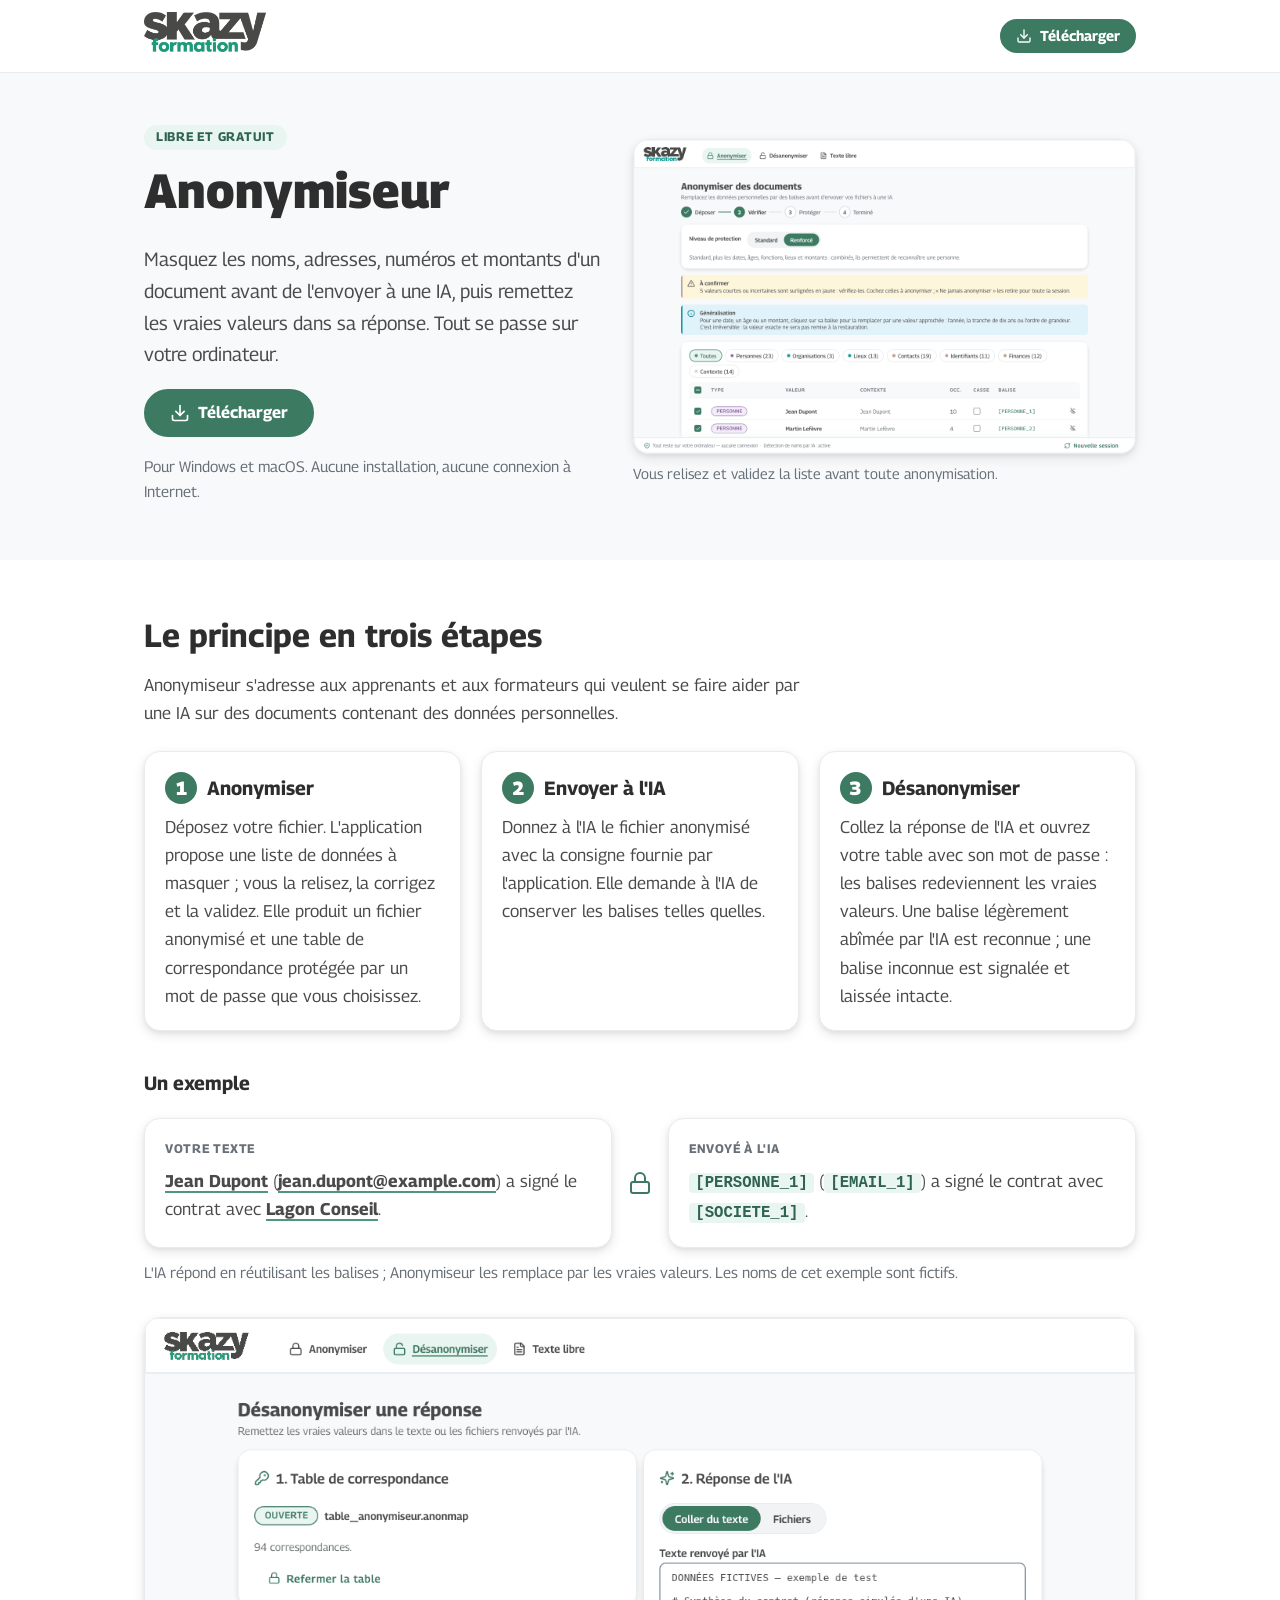
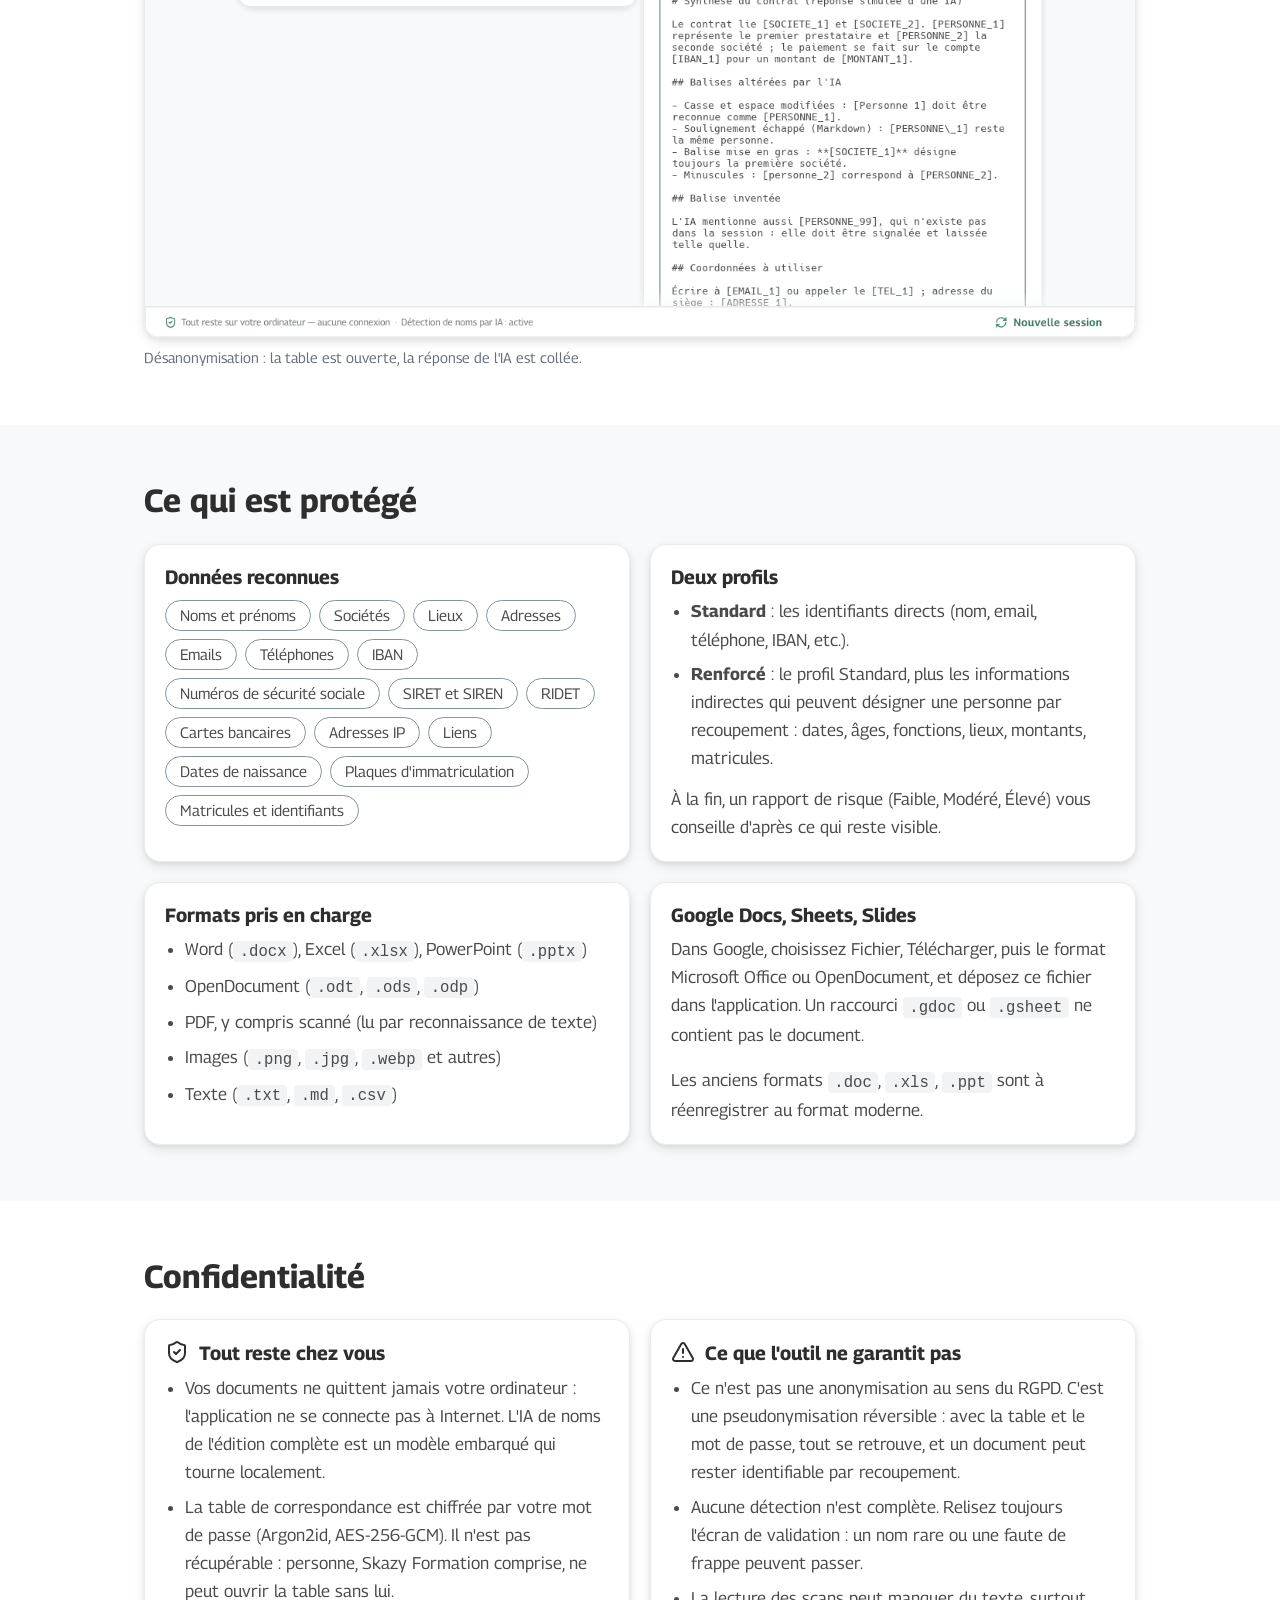
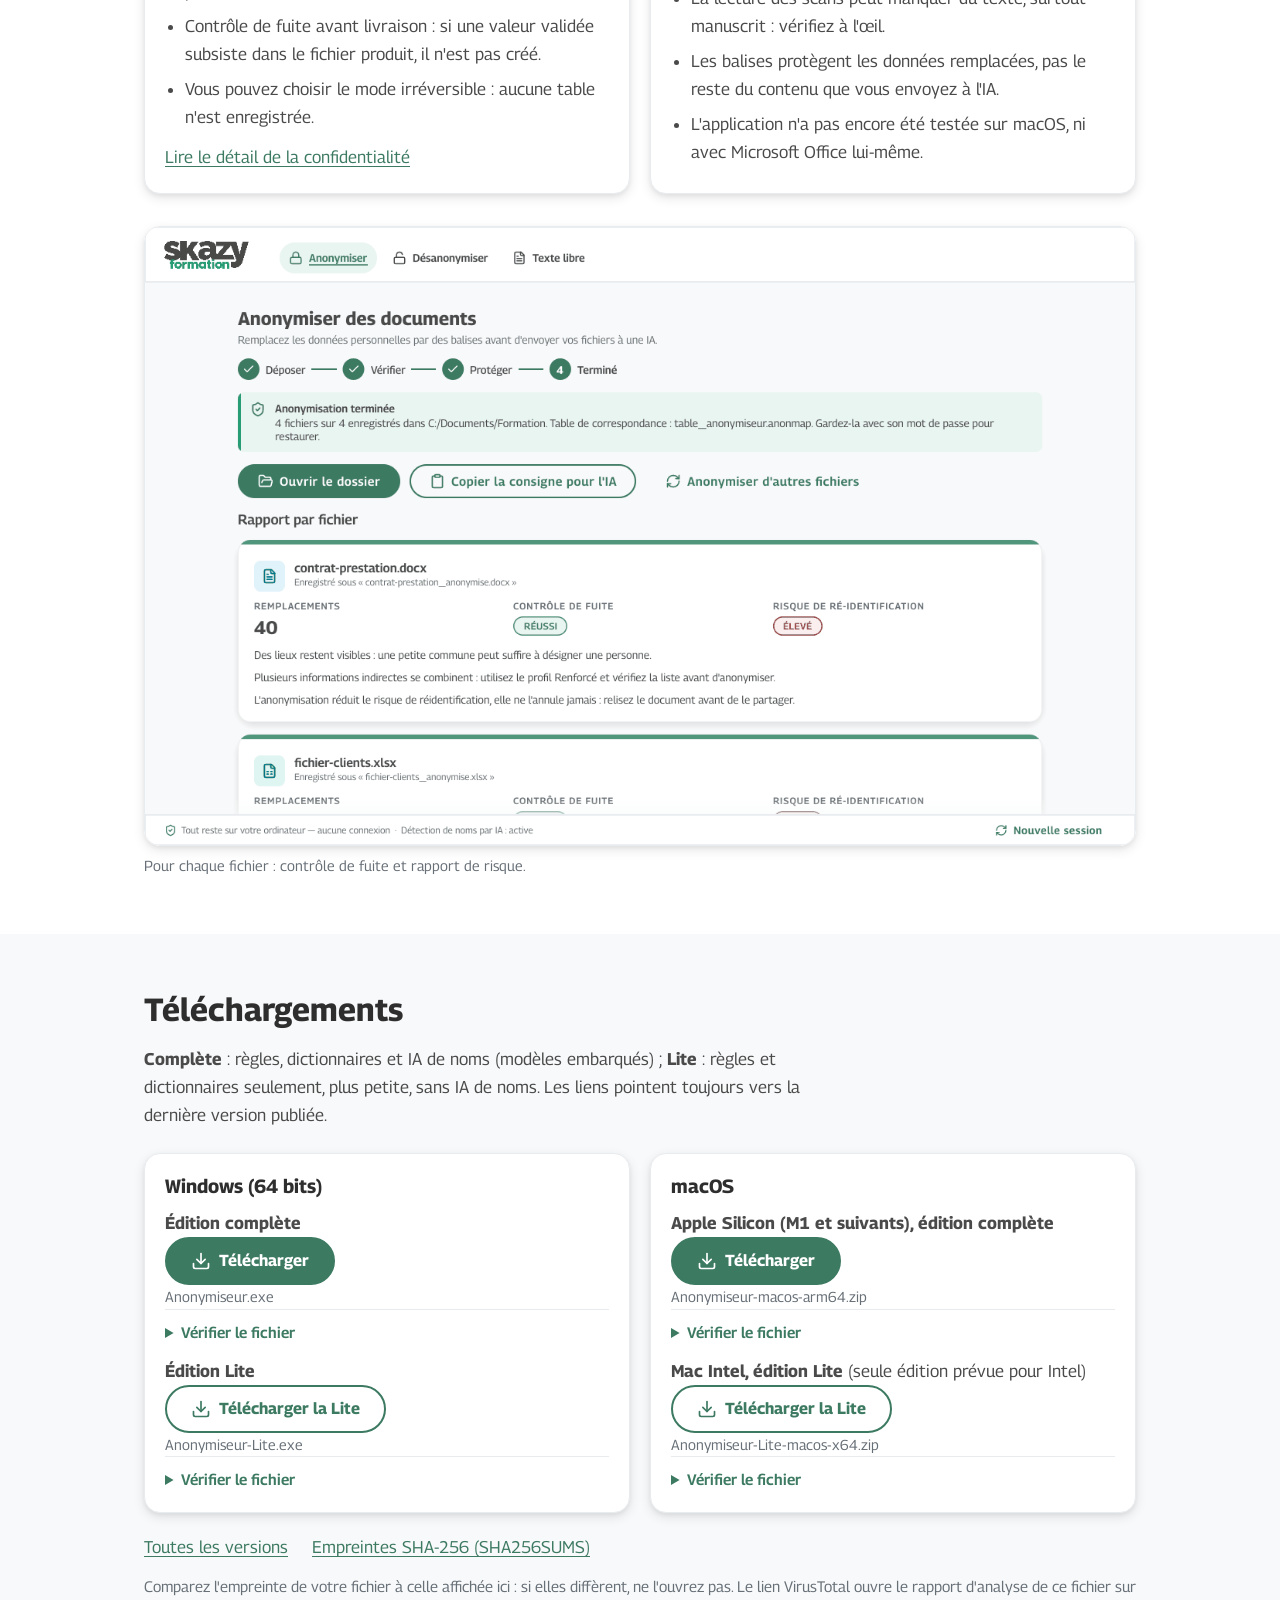
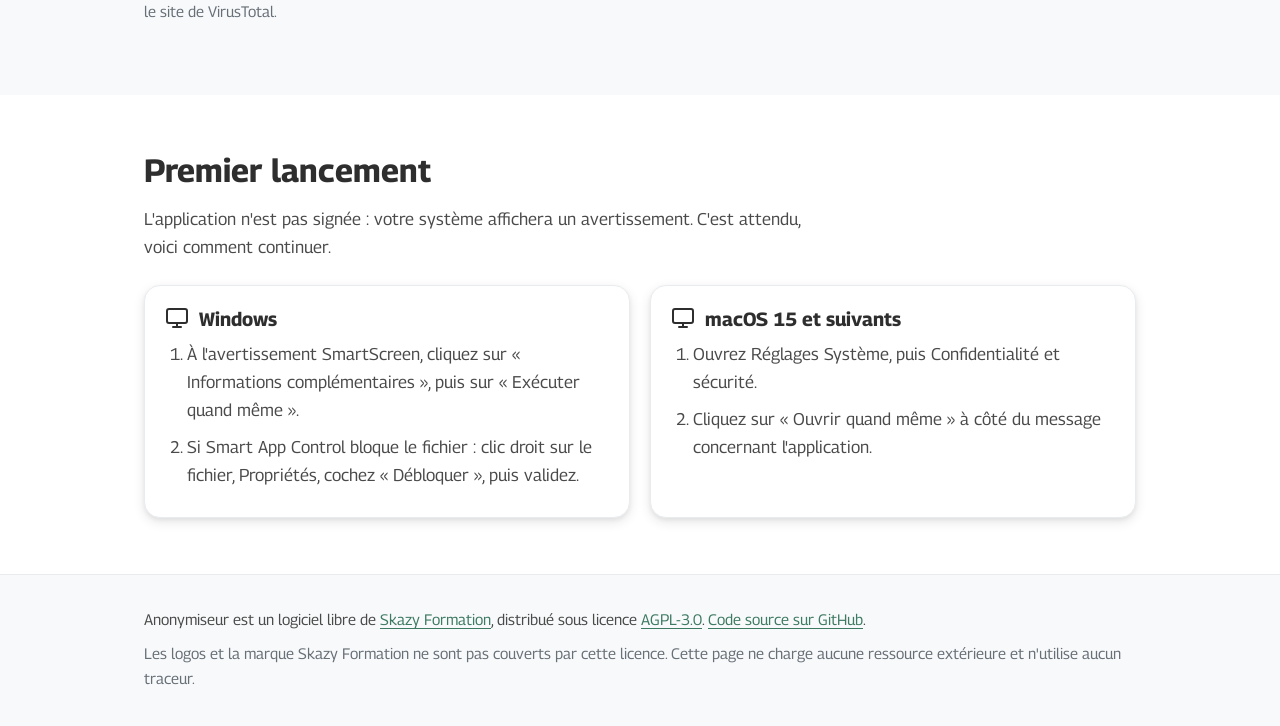
==== site/index.html @ 4060b209 "feat(site): page de présentation GitHub Pages avec téléchargements et vérification" ====
<!doctype html>
<html lang="fr">
<head>
<meta charset="utf-8">
<meta name="viewport" content="width=device-width, initial-scale=1">
<title>Anonymiseur : protégez vos données avant d'utiliser une IA</title>
<meta name="description" content="Anonymiseur remplace les données sensibles d'un document par des balises, puis les remet dans la réponse de l'IA. Application libre de Skazy Formation, 100 % locale, pour Windows et macOS.">
<meta name="color-scheme" content="light dark">
<meta name="referrer" content="no-referrer">
<link rel="icon" type="image/png" href="img/icon-256.png">
<link rel="stylesheet" href="styles.css">
<script src="script.js" defer></script>
</head>
<body>
<svg xmlns="http://www.w3.org/2000/svg" width="0" height="0" style="position:absolute" aria-hidden="true" focusable="false">
<symbol id="i-lock" viewBox="0 0 24 24"><rect width="18" height="11" x="3" y="11" rx="2" ry="2" />
  <path d="M7 11V7a5 5 0 0 1 10 0v4" /></symbol>
<symbol id="i-shield-check" viewBox="0 0 24 24"><path d="M20 13c0 5-3.5 7.5-7.66 8.95a1 1 0 0 1-.67-.01C7.5 20.5 4 18 4 13V6a1 1 0 0 1 1-1c2 0 4.5-1.2 6.24-2.72a1.17 1.17 0 0 1 1.52 0C14.51 3.81 17 5 19 5a1 1 0 0 1 1 1z" />
  <path d="m9 12 2 2 4-4" /></symbol>
<symbol id="i-download" viewBox="0 0 24 24"><path d="M21 15v4a2 2 0 0 1-2 2H5a2 2 0 0 1-2-2v-4" />
  <polyline points="7 10 12 15 17 10" />
  <line x1="12" x2="12" y1="15" y2="3" /></symbol>
<symbol id="i-key-round" viewBox="0 0 24 24"><path d="M2.586 17.414A2 2 0 0 0 2 18.828V21a1 1 0 0 0 1 1h3a1 1 0 0 0 1-1v-1a1 1 0 0 1 1-1h1a1 1 0 0 0 1-1v-1a1 1 0 0 1 1-1h.172a2 2 0 0 0 1.414-.586l.814-.814a6.5 6.5 0 1 0-4-4z" />
  <circle cx="16.5" cy="7.5" r=".5" fill="currentColor" /></symbol>
<symbol id="i-eye-off" viewBox="0 0 24 24"><path d="M10.733 5.076a10.744 10.744 0 0 1 11.205 6.575 1 1 0 0 1 0 .696 10.747 10.747 0 0 1-1.444 2.49" />
  <path d="M14.084 14.158a3 3 0 0 1-4.242-4.242" />
  <path d="M17.479 17.499a10.75 10.75 0 0 1-15.417-5.151 1 1 0 0 1 0-.696 10.75 10.75 0 0 1 4.446-5.143" />
  <path d="m2 2 20 20" /></symbol>
<symbol id="i-file-text" viewBox="0 0 24 24"><path d="M15 2H6a2 2 0 0 0-2 2v16a2 2 0 0 0 2 2h12a2 2 0 0 0 2-2V7Z" />
  <path d="M14 2v4a2 2 0 0 0 2 2h4" />
  <path d="M10 9H8" />
  <path d="M16 13H8" />
  <path d="M16 17H8" /></symbol>
<symbol id="i-triangle-alert" viewBox="0 0 24 24"><path d="m21.73 18-8-14a2 2 0 0 0-3.48 0l-8 14A2 2 0 0 0 4 21h16a2 2 0 0 0 1.73-3" />
  <path d="M12 9v4" />
  <path d="M12 17h.01" /></symbol>
<symbol id="i-sparkles" viewBox="0 0 24 24"><path d="M9.937 15.5A2 2 0 0 0 8.5 14.063l-6.135-1.582a.5.5 0 0 1 0-.962L8.5 9.936A2 2 0 0 0 9.937 8.5l1.582-6.135a.5.5 0 0 1 .963 0L14.063 8.5A2 2 0 0 0 15.5 9.937l6.135 1.581a.5.5 0 0 1 0 .964L15.5 14.063a2 2 0 0 0-1.437 1.437l-1.582 6.135a.5.5 0 0 1-.963 0z" />
  <path d="M20 3v4" />
  <path d="M22 5h-4" />
  <path d="M4 17v2" />
  <path d="M5 18H3" /></symbol>
<symbol id="i-upload" viewBox="0 0 24 24"><path d="M21 15v4a2 2 0 0 1-2 2H5a2 2 0 0 1-2-2v-4" />
  <polyline points="17 8 12 3 7 8" />
  <line x1="12" x2="12" y1="3" y2="15" /></symbol>
<symbol id="i-undo-2" viewBox="0 0 24 24"><path d="M9 14 4 9l5-5" />
  <path d="M4 9h10.5a5.5 5.5 0 0 1 5.5 5.5a5.5 5.5 0 0 1-5.5 5.5H11" /></symbol>
<symbol id="i-monitor" viewBox="0 0 24 24"><rect width="20" height="14" x="2" y="3" rx="2" />
  <line x1="8" x2="16" y1="21" y2="21" />
  <line x1="12" x2="12" y1="17" y2="21" /></symbol>
<symbol id="i-circle-check" viewBox="0 0 24 24"><circle cx="12" cy="12" r="10" />
  <path d="m9 12 2 2 4-4" /></symbol>
<symbol id="i-info" viewBox="0 0 24 24"><circle cx="12" cy="12" r="10" />
  <path d="M12 16v-4" />
  <path d="M12 8h.01" /></symbol>
<symbol id="i-clipboard-paste" viewBox="0 0 24 24"><path d="M15 2H9a1 1 0 0 0-1 1v2c0 .6.4 1 1 1h6c.6 0 1-.4 1-1V3c0-.6-.4-1-1-1Z" />
  <path d="M8 4H6a2 2 0 0 0-2 2v14a2 2 0 0 0 2 2h12a2 2 0 0 0 2-2M16 4h2a2 2 0 0 1 2 2v2M11 14h10" />
  <path d="m17 10 4 4-4 4" /></symbol>
</svg>
<a class="skip" href="#contenu">Aller au contenu</a>

<header class="top">
  <div class="wrap">
    <a class="logo" href="https://formation.skazy.nc/" aria-label="Skazy Formation">
      <img class="l" src="img/logo-color.png" width="122" height="40" alt="Skazy Formation">
      <img class="d" src="img/logo-white-color.png" width="122" height="40" alt="Skazy Formation">
    </a>
    <a class="btn small" href="#telechargement"><svg class="i sm" aria-hidden="true"><use href="#i-download"/></svg>Télécharger</a>
  </div>
</header>

<main id="contenu">
<div class="hero">
  <div class="wrap">
    <div>
      <span class="badge">Libre et gratuit</span>
      <h1>Anonymiseur</h1>
      <p class="lead">Masquez les noms, adresses, numéros et montants d'un document avant de l'envoyer à une IA, puis remettez les vraies valeurs dans sa réponse. Tout se passe sur votre ordinateur.</p>
      <p><a class="btn" href="#telechargement"><svg class="i" aria-hidden="true"><use href="#i-download"/></svg>Télécharger</a></p>
      <p class="sub" id="hero-os">Pour Windows et macOS. Aucune installation, aucune connexion à Internet.</p>
    </div>
    <figure class="shot">
      <img src="captures/anonymiser_2_verifier_1280x800.png" width="1280" height="800" alt="Écran de vérification de l'application : la liste des données détectées, avec leur type, leur balise (par exemple [PERSONNE_1]) et le niveau de protection Standard ou Renforcé.">
      <figcaption>Vous relisez et validez la liste avant toute anonymisation.</figcaption>
    </figure>
  </div>
</div>

<section id="principe" aria-labelledby="t-principe">
  <div class="wrap">
    <h2 id="t-principe">Le principe en trois étapes</h2>
    <p class="intro">Anonymiseur s'adresse aux apprenants et aux formateurs qui veulent se faire aider par une IA sur des documents contenant des données personnelles.</p>
    <div class="grid c3">
      <div class="card">
        <h3><span class="step-n" aria-hidden="true">1</span>Anonymiser</h3>
        <p>Déposez votre fichier. L'application propose une liste de données à masquer ; vous la relisez, la corrigez et la validez. Elle produit un fichier anonymisé et une table de correspondance protégée par un mot de passe que vous choisissez.</p>
      </div>
      <div class="card">
        <h3><span class="step-n" aria-hidden="true">2</span>Envoyer à l'IA</h3>
        <p>Donnez à l'IA le fichier anonymisé avec la consigne fournie par l'application. Elle demande à l'IA de conserver les balises telles quelles.</p>
      </div>
      <div class="card">
        <h3><span class="step-n" aria-hidden="true">3</span>Désanonymiser</h3>
        <p>Collez la réponse de l'IA et ouvrez votre table avec son mot de passe : les balises redeviennent les vraies valeurs. Une balise légèrement abîmée par l'IA est reconnue ; une balise inconnue est signalée et laissée intacte.</p>
      </div>
    </div>

    <h3 style="margin-top:40px">Un exemple</h3>
    <div class="ba">
      <div class="card">
        <span class="lab">Votre texte</span>
        <p><mark>Jean Dupont</mark> (<mark>jean.dupont@example.com</mark>) a signé le contrat avec <mark>Lagon Conseil</mark>.</p>
      </div>
      <div class="arrow" aria-hidden="true"><svg class="i lg"><use href="#i-lock"/></svg></div>
      <div class="card">
        <span class="lab">Envoyé à l'IA</span>
        <p><span class="tag">[PERSONNE_1]</span> (<span class="tag">[EMAIL_1]</span>) a signé le contrat avec <span class="tag">[SOCIETE_1]</span>.</p>
      </div>
    </div>
    <p class="note" style="margin-top:12px">L'IA répond en réutilisant les balises ; Anonymiseur les remplace par les vraies valeurs. Les noms de cet exemple sont fictifs.</p>

    <figure class="shot" style="margin-top:32px">
      <img src="captures/desanonymiser_3_resultat_1280x800.png" width="1280" height="800" loading="lazy" alt="Écran de désanonymisation : la table de correspondance est ouverte et la réponse de l'IA, avec ses balises, est collée à droite.">
      <figcaption>Désanonymisation : la table est ouverte, la réponse de l'IA est collée.</figcaption>
    </figure>
  </div>
</section>

<section class="alt" id="protege" aria-labelledby="t-protege">
  <div class="wrap">
    <h2 id="t-protege">Ce qui est protégé</h2>
    <div class="grid c2">
      <div class="card">
        <h3>Données reconnues</h3>
        <ul class="tags">
          <li>Noms et prénoms</li><li>Sociétés</li><li>Lieux</li><li>Adresses</li><li>Emails</li><li>Téléphones</li><li>IBAN</li><li>Numéros de sécurité sociale</li><li>SIRET et SIREN</li><li>RIDET</li><li>Cartes bancaires</li><li>Adresses IP</li><li>Liens</li><li>Dates de naissance</li><li>Plaques d'immatriculation</li><li>Matricules et identifiants</li>
        </ul>
      </div>
      <div class="card">
        <h3>Deux profils</h3>
        <ul class="clean">
          <li><strong>Standard</strong> : les identifiants directs (nom, email, téléphone, IBAN, etc.).</li>
          <li><strong>Renforcé</strong> : le profil Standard, plus les informations indirectes qui peuvent désigner une personne par recoupement : dates, âges, fonctions, lieux, montants, matricules.</li>
        </ul>
        <p style="margin-top:12px">À la fin, un rapport de risque (Faible, Modéré, Élevé) vous conseille d'après ce qui reste visible.</p>
      </div>
      <div class="card">
        <h3>Formats pris en charge</h3>
        <ul class="clean">
          <li>Word (<code>.docx</code>), Excel (<code>.xlsx</code>), PowerPoint (<code>.pptx</code>)</li>
          <li>OpenDocument (<code>.odt</code>, <code>.ods</code>, <code>.odp</code>)</li>
          <li>PDF, y compris scanné (lu par reconnaissance de texte)</li>
          <li>Images (<code>.png</code>, <code>.jpg</code>, <code>.webp</code> et autres)</li>
          <li>Texte (<code>.txt</code>, <code>.md</code>, <code>.csv</code>)</li>
        </ul>
      </div>
      <div class="card">
        <h3>Google Docs, Sheets, Slides</h3>
        <p>Dans Google, choisissez Fichier, Télécharger, puis le format Microsoft Office ou OpenDocument, et déposez ce fichier dans l'application. Un raccourci <code>.gdoc</code> ou <code>.gsheet</code> ne contient pas le document.</p>
        <p>Les anciens formats <code>.doc</code>, <code>.xls</code>, <code>.ppt</code> sont à réenregistrer au format moderne.</p>
      </div>
    </div>
  </div>
</section>

<section id="confidentialite" aria-labelledby="t-conf">
  <div class="wrap">
    <h2 id="t-conf">Confidentialité</h2>
    <div class="grid c2">
      <div class="card">
        <h3><svg class="i lg" aria-hidden="true"><use href="#i-shield-check"/></svg>Tout reste chez vous</h3>
        <ul class="clean">
          <li>Vos documents ne quittent jamais votre ordinateur : l'application ne se connecte pas à Internet. L'IA de noms de l'édition complète est un modèle embarqué qui tourne localement.</li>
          <li>La table de correspondance est chiffrée par votre mot de passe (Argon2id, AES-256-GCM). Il n'est pas récupérable : personne, Skazy Formation comprise, ne peut ouvrir la table sans lui.</li>
          <li>Contrôle de fuite avant livraison : si une valeur validée subsiste dans le fichier produit, il n'est pas créé.</li>
          <li>Vous pouvez choisir le mode irréversible : aucune table n'est enregistrée.</li>
        </ul>
        <p style="margin-top:12px"><a href="https://github.com/gharel/anonymiseur/blob/main/CONFIDENTIALITE.md">Lire le détail de la confidentialité</a></p>
      </div>
      <div class="card">
        <h3><svg class="i lg" aria-hidden="true"><use href="#i-triangle-alert"/></svg>Ce que l'outil ne garantit pas</h3>
        <ul class="clean">
          <li>Ce n'est pas une anonymisation au sens du RGPD. C'est une pseudonymisation réversible : avec la table et le mot de passe, tout se retrouve, et un document peut rester identifiable par recoupement.</li>
          <li>Aucune détection n'est complète. Relisez toujours l'écran de validation : un nom rare ou une faute de frappe peuvent passer.</li>
          <li>La lecture des scans peut manquer du texte, surtout manuscrit : vérifiez à l'œil.</li>
          <li>Les balises protègent les données remplacées, pas le reste du contenu que vous envoyez à l'IA.</li>
          <li>L'application n'a pas encore été testée sur macOS, ni avec Microsoft Office lui-même.</li>
        </ul>
      </div>
    </div>
    <figure class="shot" style="margin-top:32px">
      <img src="captures/anonymiser_4_termine_1280x800.png" width="1280" height="800" loading="lazy" alt="Écran de fin d'anonymisation : pour chaque fichier, le nombre de remplacements, le résultat du contrôle de fuite et le risque de ré-identification.">
      <figcaption>Pour chaque fichier : contrôle de fuite et rapport de risque.</figcaption>
    </figure>
  </div>
</section>

<section class="alt" id="telechargement" aria-labelledby="t-dl">
  <div class="wrap">
    <h2 id="t-dl">Téléchargements</h2>
    <p class="intro"><strong>Complète</strong> : règles, dictionnaires et IA de noms (modèles embarqués) ; <strong>Lite</strong> : règles et dictionnaires seulement, plus petite, sans IA de noms. Les liens pointent toujours vers la dernière version publiée.</p>

    <div class="dl">
      <div class="card" data-os="windows">
        <span class="badge reco-badge">Recommandé pour votre ordinateur</span>
        <h3>Windows (64 bits)</h3>

        <div data-file="Anonymiseur.exe">
          <p><strong>Édition complète</strong></p>
          <p><a class="btn" href="https://github.com/gharel/anonymiseur/releases/latest/download/Anonymiseur.exe"><svg class="i" aria-hidden="true"><use href="#i-download"/></svg>Télécharger</a></p>
          <p class="fname">Anonymiseur.exe</p>
          <details class="verif"><summary>Vérifier le fichier</summary>
            <p class="empty">Empreintes disponibles à la publication de la première version. <a href="https://github.com/gharel/anonymiseur/releases">Page des versions</a></p>
            <div class="hash" hidden><code class="hash-val" id="h-exe"></code><button type="button" class="btn sec small copy" data-target="h-exe"><svg class="i sm" aria-hidden="true"><use href="#i-clipboard-paste"/></svg><span class="t">Copier</span></button></div>
            <p><a class="vt" hidden rel="noopener" href="#">Analyser avec VirusTotal</a></p>
            <p>Pour recalculer l'empreinte (PowerShell) :</p>
            <code class="cmd">Get-FileHash .\Anonymiseur.exe -Algorithm SHA256</code>
            <p>ou, dans l'invite de commandes :</p>
            <code class="cmd">certutil -hashfile Anonymiseur.exe SHA256</code>
          </details>
        </div>

        <div data-file="Anonymiseur-Lite.exe">
          <p><strong>Édition Lite</strong></p>
          <p><a class="btn sec" href="https://github.com/gharel/anonymiseur/releases/latest/download/Anonymiseur-Lite.exe"><svg class="i" aria-hidden="true"><use href="#i-download"/></svg>Télécharger la Lite</a></p>
          <p class="fname">Anonymiseur-Lite.exe</p>
          <details class="verif"><summary>Vérifier le fichier</summary>
            <p class="empty">Empreintes disponibles à la publication de la première version. <a href="https://github.com/gharel/anonymiseur/releases">Page des versions</a></p>
            <div class="hash" hidden><code class="hash-val" id="h-lite"></code><button type="button" class="btn sec small copy" data-target="h-lite"><svg class="i sm" aria-hidden="true"><use href="#i-clipboard-paste"/></svg><span class="t">Copier</span></button></div>
            <p><a class="vt" hidden rel="noopener" href="#">Analyser avec VirusTotal</a></p>
            <p>Pour recalculer l'empreinte (PowerShell) :</p>
            <code class="cmd">Get-FileHash .\Anonymiseur-Lite.exe -Algorithm SHA256</code>
            <p>ou, dans l'invite de commandes :</p>
            <code class="cmd">certutil -hashfile Anonymiseur-Lite.exe SHA256</code>
          </details>
        </div>
      </div>

      <div class="card" data-os="mac">
        <span class="badge reco-badge">Recommandé pour votre ordinateur</span>
        <h3>macOS</h3>

        <div data-file="Anonymiseur-macos-arm64.zip">
          <p><strong>Apple Silicon (M1 et suivants), édition complète</strong></p>
          <p><a class="btn" href="https://github.com/gharel/anonymiseur/releases/latest/download/Anonymiseur-macos-arm64.zip"><svg class="i" aria-hidden="true"><use href="#i-download"/></svg>Télécharger</a></p>
          <p class="fname">Anonymiseur-macos-arm64.zip</p>
          <details class="verif"><summary>Vérifier le fichier</summary>
            <p class="empty">Empreintes disponibles à la publication de la première version. <a href="https://github.com/gharel/anonymiseur/releases">Page des versions</a></p>
            <div class="hash" hidden><code class="hash-val" id="h-arm"></code><button type="button" class="btn sec small copy" data-target="h-arm"><svg class="i sm" aria-hidden="true"><use href="#i-clipboard-paste"/></svg><span class="t">Copier</span></button></div>
            <p><a class="vt" hidden rel="noopener" href="#">Analyser avec VirusTotal</a></p>
            <p>Pour recalculer l'empreinte (Terminal) :</p>
            <code class="cmd">shasum -a 256 Anonymiseur-macos-arm64.zip</code>
          </details>
        </div>

        <div data-file="Anonymiseur-Lite-macos-x64.zip">
          <p><strong>Mac Intel, édition Lite</strong> (seule édition prévue pour Intel)</p>
          <p><a class="btn sec" href="https://github.com/gharel/anonymiseur/releases/latest/download/Anonymiseur-Lite-macos-x64.zip"><svg class="i" aria-hidden="true"><use href="#i-download"/></svg>Télécharger la Lite</a></p>
          <p class="fname">Anonymiseur-Lite-macos-x64.zip</p>
          <details class="verif"><summary>Vérifier le fichier</summary>
            <p class="empty">Empreintes disponibles à la publication de la première version. <a href="https://github.com/gharel/anonymiseur/releases">Page des versions</a></p>
            <div class="hash" hidden><code class="hash-val" id="h-x64"></code><button type="button" class="btn sec small copy" data-target="h-x64"><svg class="i sm" aria-hidden="true"><use href="#i-clipboard-paste"/></svg><span class="t">Copier</span></button></div>
            <p><a class="vt" hidden rel="noopener" href="#">Analyser avec VirusTotal</a></p>
            <p>Pour recalculer l'empreinte (Terminal) :</p>
            <code class="cmd">shasum -a 256 Anonymiseur-Lite-macos-x64.zip</code>
          </details>
        </div>
      </div>
    </div>

    <div class="links">
      <a href="https://github.com/gharel/anonymiseur/releases">Toutes les versions</a>
      <a href="https://github.com/gharel/anonymiseur/releases/latest/download/SHA256SUMS">Empreintes SHA-256 (SHA256SUMS)</a>
    </div>
    <p class="note" style="margin-top:12px">Comparez l'empreinte de votre fichier à celle affichée ici : si elles diffèrent, ne l'ouvrez pas. Le lien VirusTotal ouvre le rapport d'analyse de ce fichier sur le site de VirusTotal.</p>
  </div>
</section>

<section id="lancement" aria-labelledby="t-lancement">
  <div class="wrap">
    <h2 id="t-lancement">Premier lancement</h2>
    <p class="intro">L'application n'est pas signée : votre système affichera un avertissement. C'est attendu, voici comment continuer.</p>
    <div class="grid c2">
      <div class="card">
        <h3><svg class="i lg" aria-hidden="true"><use href="#i-monitor"/></svg>Windows</h3>
        <ol class="pas">
          <li>À l'avertissement SmartScreen, cliquez sur « Informations complémentaires », puis sur « Exécuter quand même ».</li>
          <li>Si Smart App Control bloque le fichier : clic droit sur le fichier, Propriétés, cochez « Débloquer », puis validez.</li>
        </ol>
      </div>
      <div class="card">
        <h3><svg class="i lg" aria-hidden="true"><use href="#i-monitor"/></svg>macOS 15 et suivants</h3>
        <ol class="pas">
          <li>Ouvrez Réglages Système, puis Confidentialité et sécurité.</li>
          <li>Cliquez sur « Ouvrir quand même » à côté du message concernant l'application.</li>
        </ol>
      </div>
    </div>
  </div>
</section>
</main>

<footer>
  <div class="wrap">
    <p>Anonymiseur est un logiciel libre de <a href="https://formation.skazy.nc/">Skazy Formation</a>, distribué sous licence <a href="https://github.com/gharel/anonymiseur/blob/main/LICENSE">AGPL-3.0</a>. <a href="https://github.com/gharel/anonymiseur">Code source sur GitHub</a>.</p>
    <p class="muted">Les logos et la marque Skazy Formation ne sont pas couverts par cette licence. Cette page ne charge aucune ressource extérieure et n'utilise aucun traceur.</p>
  </div>
</footer>
</body>
</html>
---- site/styles.css ----
@font-face{font-family:Georama;font-weight:400;font-style:normal;font-display:swap;src:url(fonts/georama-400.woff2) format("woff2")}
@font-face{font-family:Georama;font-weight:600;font-style:normal;font-display:swap;src:url(fonts/georama-600.woff2) format("woff2")}
@font-face{font-family:Georama;font-weight:700;font-style:normal;font-display:swap;src:url(fonts/georama-700.woff2) format("woff2")}
@font-face{font-family:Georama;font-weight:800;font-style:normal;font-display:swap;src:url(fonts/georama-800.woff2) format("woff2")}

:root{
  color-scheme:light dark;
  --bg:#fff; --bg-subtle:#f8f9fa; --card:#fff; --border:#e9ecef; --border-strong:#8494a4;
  --text:#4a4a4a; --heading:#2e2e2e; --muted:#676f77;
  --link:#3d7a62; --btn:#3d7a62; --btn-hover:#2f6250;
  --accent:#50967c; --tint:#e8f5f0; --tint-text:#2f6250; --focus:#3d7a62;
  --warn-bg:#fdf3d8; --warn-bar:#e6a817;
  --code-bg:#f1f3f5; --shadow:0 4px 12px rgba(0,0,0,.1),0 2px 4px rgba(0,0,0,.05);
  --logo-light:inline-flex; --logo-dark:none;
}
@media (prefers-color-scheme:dark){
  :root{
    --bg:#1a1a1a; --bg-subtle:#212121; --card:#2a2a2a; --border:#3b3b3b; --border-strong:#8d98a3;
    --text:#d9dde1; --heading:#fff; --muted:#b4bcc4;
    --link:#7fc6a6; --btn:#3d7a62; --btn-hover:#2f6250;
    --tint:#1f3a30; --tint-text:#a5dcc3; --focus:#7fc6a6;
    --warn-bg:#3a3118; --code-bg:#1a1a1a; --shadow:0 4px 12px rgba(0,0,0,.5);
    --logo-light:none; --logo-dark:inline-flex;
  }
}
*{box-sizing:border-box}
html{scroll-behavior:smooth;-webkit-text-size-adjust:100%}
@media (prefers-reduced-motion:reduce){html{scroll-behavior:auto}*{transition:none!important}}
body{margin:0;background:var(--bg);color:var(--text);font:400 1.0625rem/1.65 Georama,system-ui,-apple-system,"Segoe UI",sans-serif}
h1,h2,h3{color:var(--heading);line-height:1.2;margin:0 0 .5em;font-weight:700}
h1{font-size:clamp(2rem,6vw,3rem);font-weight:800}
h2{font-size:clamp(1.5rem,4vw,2rem)}
h3{font-size:1.2rem}
p{margin:0 0 1em}
a{color:var(--link);text-decoration:underline;text-underline-offset:3px}
a:hover{text-decoration-thickness:2px}
:focus-visible{outline:2px solid var(--focus);outline-offset:3px;border-radius:4px}
code{font-family:ui-monospace,Consolas,Menlo,monospace;font-size:.92em;background:var(--code-bg);padding:.1em .4em;border-radius:4px;overflow-wrap:anywhere}
.wrap{max-width:1024px;margin:0 auto;padding:0 16px}
.skip{position:absolute;left:-999px;top:8px;background:var(--btn);color:#fff;padding:8px 16px;border-radius:9999px;z-index:10}
.skip:focus{left:8px}
.i{width:20px;height:20px;fill:none;stroke:currentColor;stroke-width:2;stroke-linecap:round;stroke-linejoin:round;flex:none}
.i.sm{width:16px;height:16px}
.i.lg{width:24px;height:24px}

header.top{border-bottom:1px solid var(--border);background:var(--bg)}
.top .wrap{display:flex;align-items:center;justify-content:space-between;gap:16px;min-height:72px}
.logo img{height:40px;width:auto}
.logo .l{display:var(--logo-light)} .logo .d{display:var(--logo-dark)}

.btn{display:inline-flex;align-items:center;justify-content:center;gap:8px;padding:12px 24px;border-radius:9999px;border:2px solid var(--btn);background:var(--btn);color:#fff;font-family:inherit;font-weight:700;font-size:1rem;line-height:1.2;text-decoration:none;cursor:pointer;transition:background-color .25s,border-color .25s}
.btn:hover{background:var(--btn-hover);border-color:var(--btn-hover);text-decoration:none}
.btn.sec{background:transparent;color:var(--link);border-color:var(--link)}
.btn.sec:hover{background:var(--tint);color:var(--link)}
.btn.small{padding:6px 14px;font-size:.9rem}

.hero{padding:48px 0 56px;background:var(--bg-subtle)}
.hero .wrap{display:grid;gap:32px;align-items:center}
.hero .lead{font-size:1.2rem;max-width:34em}
.hero .sub{color:var(--muted);font-size:.95rem;margin:12px 0 0}
.badge{display:inline-block;padding:2px 12px;border-radius:9999px;background:var(--tint);color:var(--tint-text);font-size:.78rem;font-weight:700;letter-spacing:.06em;text-transform:uppercase;margin-bottom:12px}
.shot{margin:0}
.shot img{display:block;width:100%;height:auto;border-radius:16px;box-shadow:var(--shadow);border:1px solid var(--border)}
.shot figcaption{color:var(--muted);font-size:.9rem;margin-top:8px}
@media(min-width:860px){.hero .wrap{grid-template-columns:1fr 1.1fr}}

section{padding:56px 0}
section.alt{background:var(--bg-subtle)}
.intro{max-width:40em}
.grid{display:grid;gap:20px;margin-top:24px}
@media(min-width:700px){.grid.c2{grid-template-columns:1fr 1fr}.grid.c3{grid-template-columns:repeat(3,1fr)}}
.card{background:var(--card);border:1px solid var(--border);border-radius:16px;box-shadow:var(--shadow);padding:20px}
.card h3{display:flex;align-items:center;gap:10px}
.card>:last-child{margin-bottom:0}
.step-n{display:inline-grid;place-items:center;width:32px;height:32px;border-radius:9999px;background:var(--btn);color:#fff;font-weight:800;flex:none}
ul.clean{margin:0;padding-left:1.2em}
ul.clean li{margin-bottom:.4em}
.tags{display:flex;flex-wrap:wrap;gap:8px;padding:0;margin:12px 0 0;list-style:none}
.tags li{border:1px solid var(--border-strong);border-radius:9999px;padding:2px 14px;font-size:.95rem;background:var(--card)}

.ba{display:grid;gap:16px;margin-top:24px}
.ba .arrow{display:none;color:var(--link)}
@media(min-width:760px){.ba{grid-template-columns:1fr auto 1fr}.ba .arrow{display:grid;place-items:center}}
.ba .card p{margin:0}
.ba .lab{font-size:.78rem;font-weight:700;letter-spacing:.06em;text-transform:uppercase;color:var(--muted);margin-bottom:8px;display:block}
mark{background:none;color:inherit;font-weight:700;border-bottom:2px solid var(--accent)}
.tag{font-family:ui-monospace,Consolas,Menlo,monospace;font-size:.92em;background:var(--tint);color:var(--tint-text);padding:.05em .4em;border-radius:4px;font-weight:700;white-space:nowrap}

.warn{background:var(--warn-bg);border-left:4px solid var(--warn-bar);border-radius:8px 16px 16px 8px;padding:16px 20px;margin-top:24px}
.warn h3{display:flex;gap:10px;align-items:center;font-size:1.1rem}
.warn ul{margin:0}

.dl{display:grid;gap:20px;margin-top:24px}
@media(min-width:760px){.dl{grid-template-columns:1fr 1fr}}
.dl .card{display:flex;flex-direction:column;gap:12px}
.dl .card.reco{border:2px solid var(--btn)}
.dl h3{margin:0}
.dl .card p{margin:0}
.reco-badge{display:none;align-self:flex-start;margin:0}
.card.reco .reco-badge{display:inline-block}
.fname{color:var(--muted);font-size:.9rem}
details.verif{border-top:1px solid var(--border);padding-top:10px;font-size:.95rem}
details.verif summary{cursor:pointer;font-weight:600;color:var(--link)}
.hash{display:flex;flex-wrap:wrap;gap:8px;align-items:center;margin:10px 0}
.hash[hidden],.vt[hidden],.empty[hidden]{display:none}
.hash code{flex:1 1 220px;word-break:break-all;display:block;padding:8px 10px}
.cmd{display:block;margin:6px 0;padding:8px 10px;white-space:pre-wrap;word-break:break-all}
.copy{display:none}
.js .copy{display:inline-flex}
.empty{color:var(--muted);margin:8px 0}
.links{display:flex;flex-wrap:wrap;gap:8px 24px;margin-top:20px}
.note{color:var(--muted);font-size:.95rem}

ol.pas{padding-left:1.3em;margin:0}
ol.pas li{margin-bottom:.5em}

footer{background:var(--bg-subtle);border-top:1px solid var(--border);padding:32px 0;font-size:.95rem}
footer p{margin:0 0 .6em}
.muted{color:var(--muted)}
.grid>*,.hero .wrap>*,.ba>*,.dl>*{min-width:0}
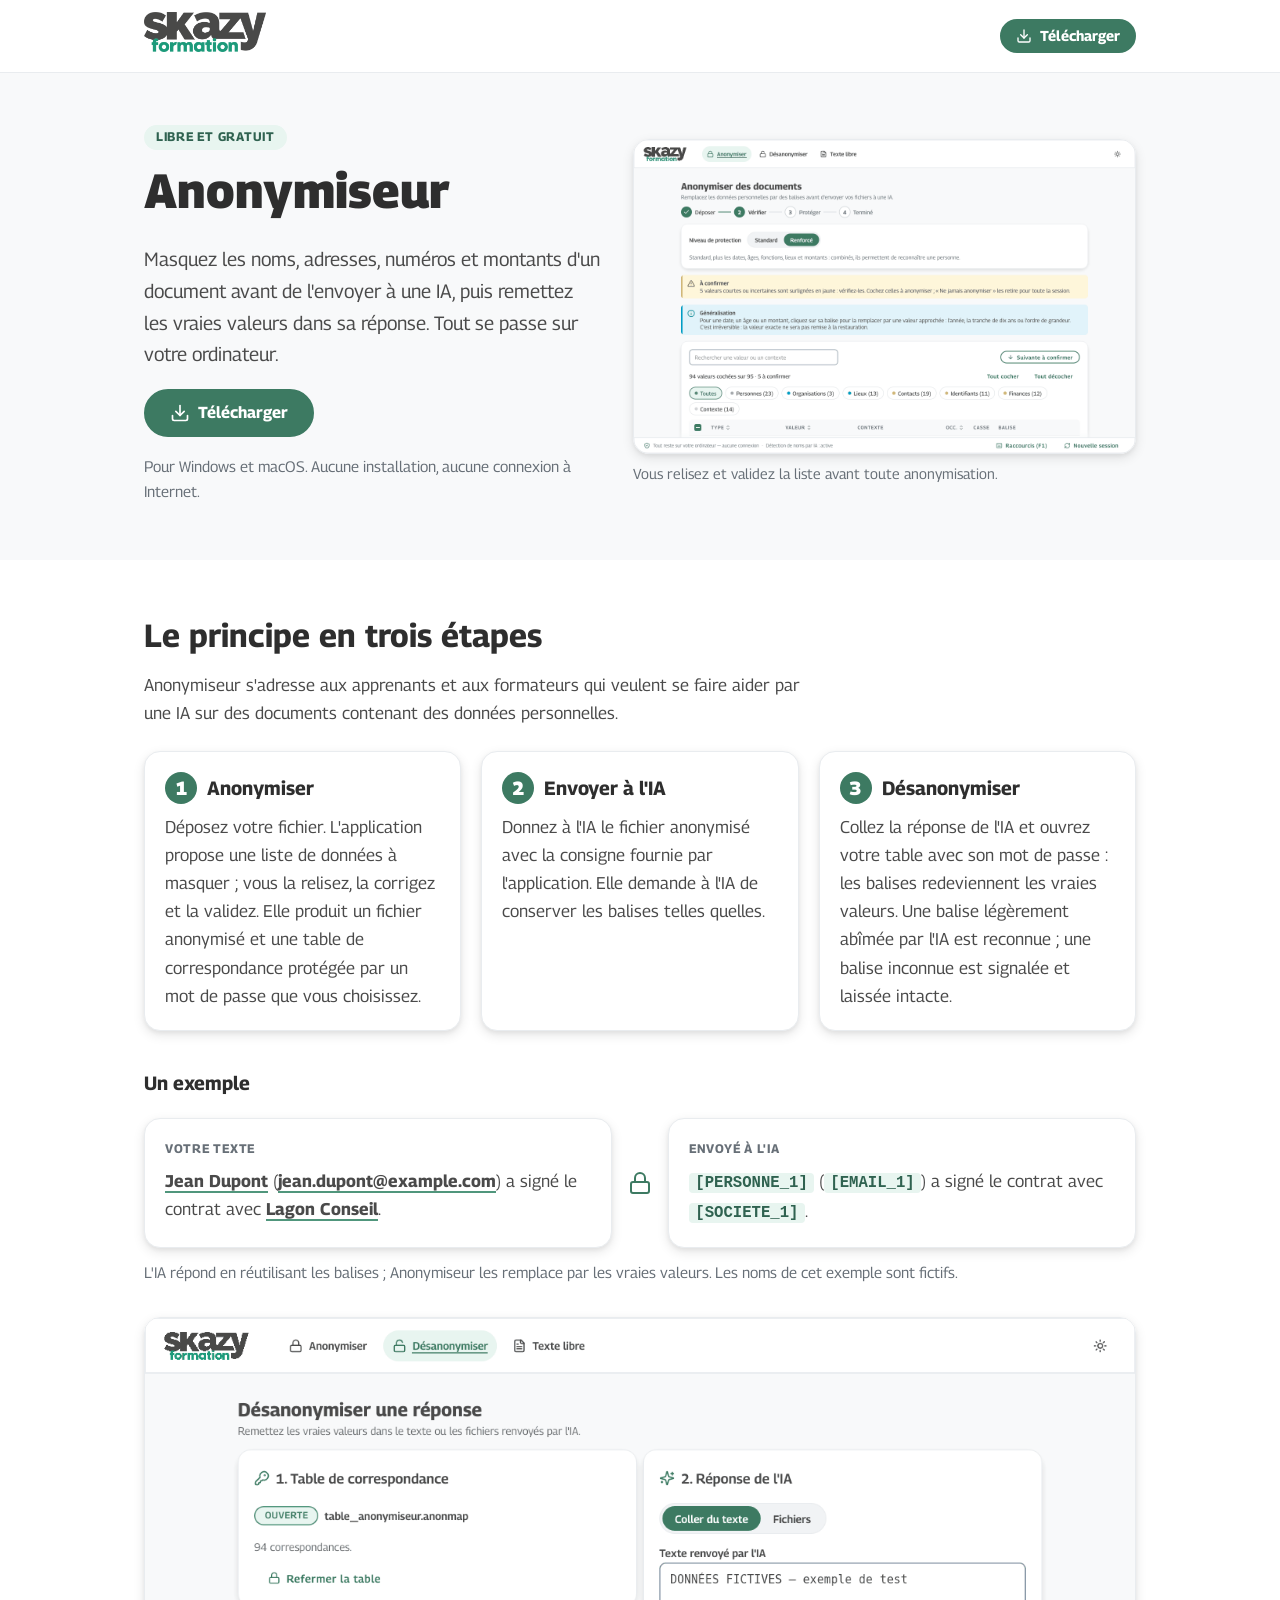
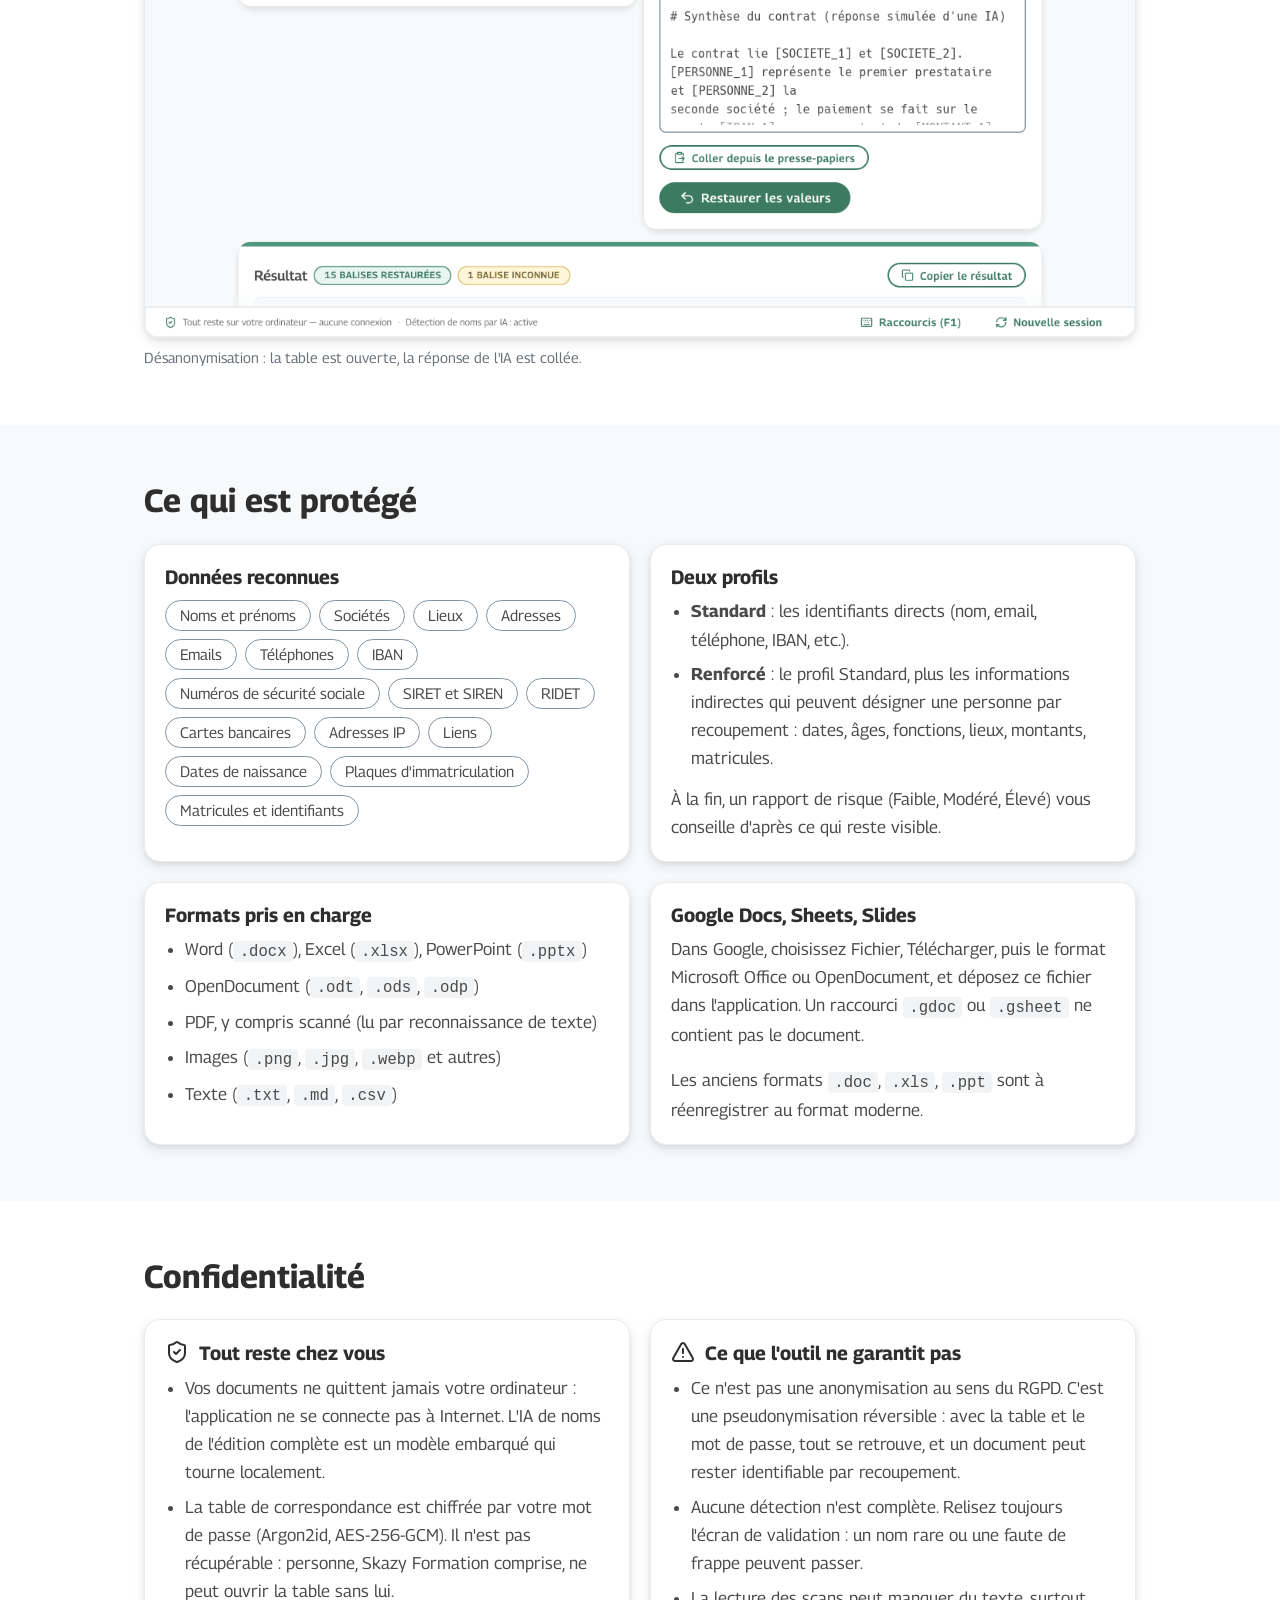
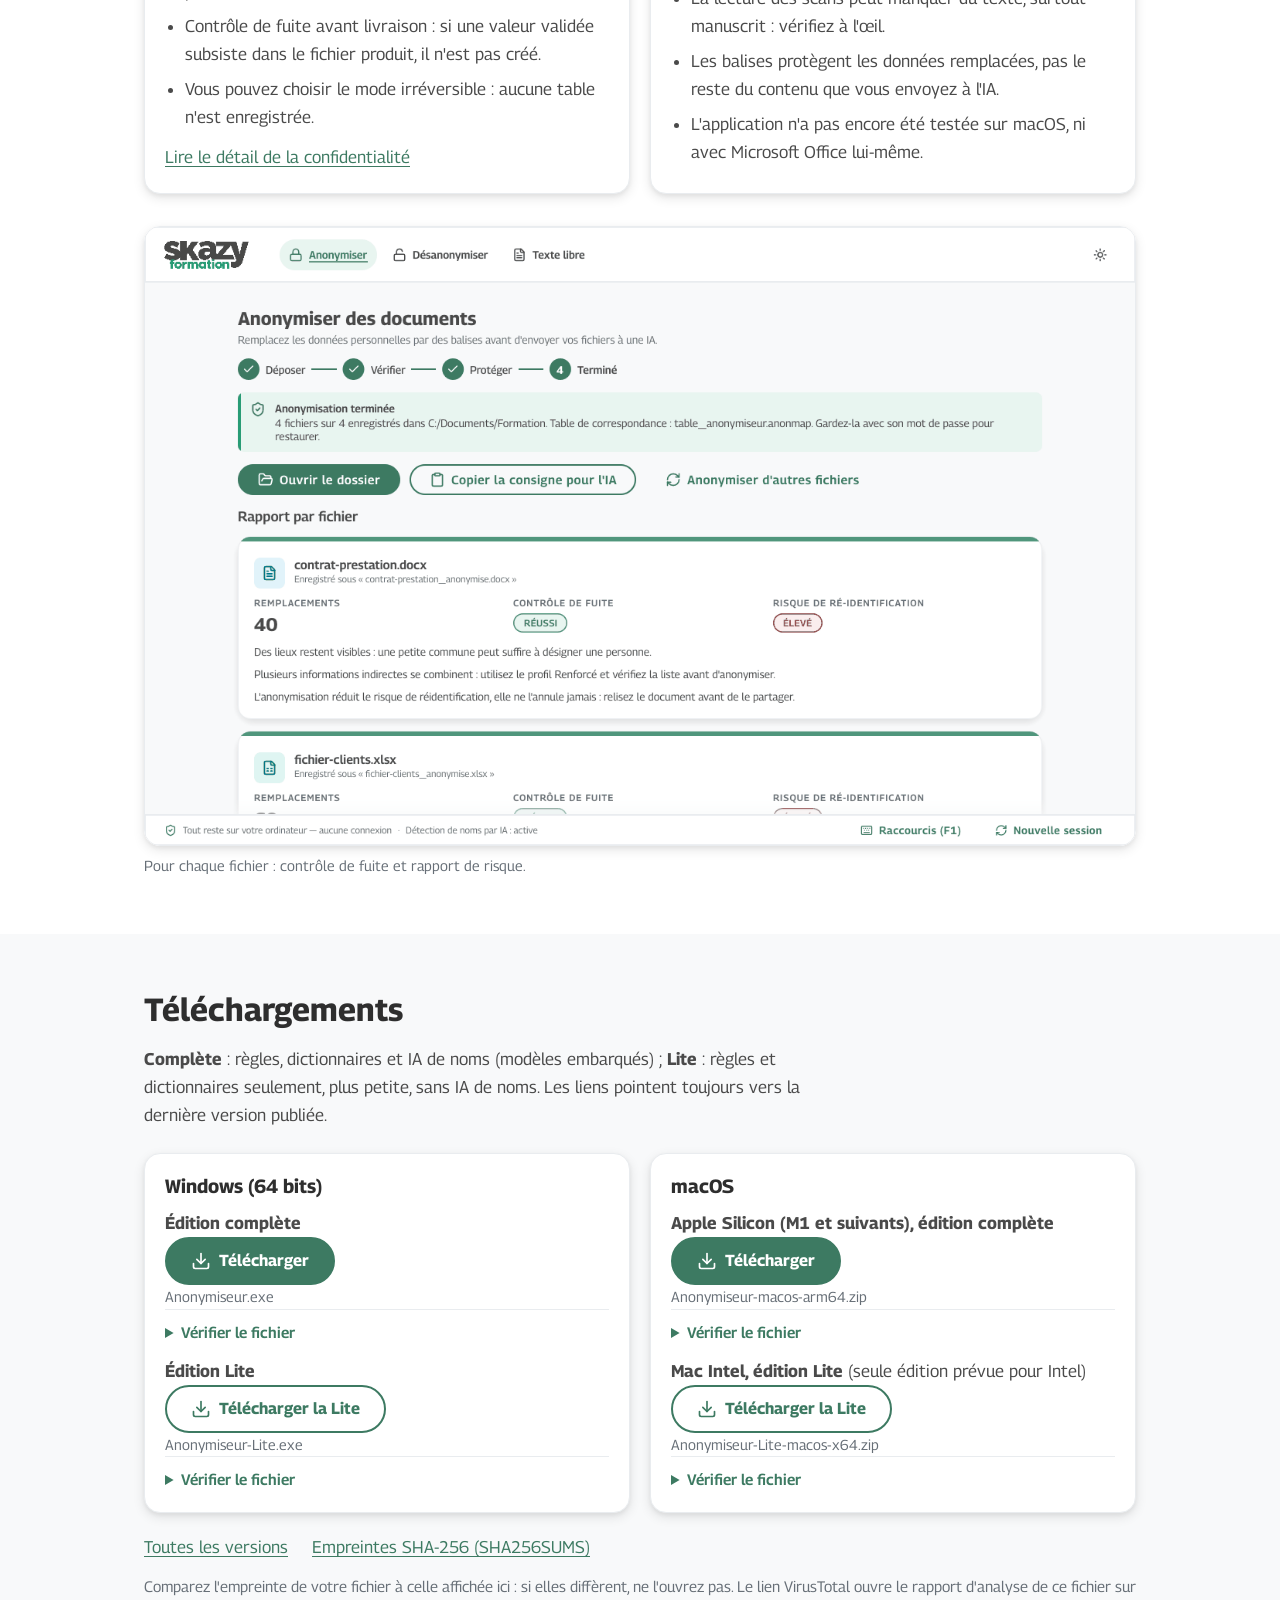
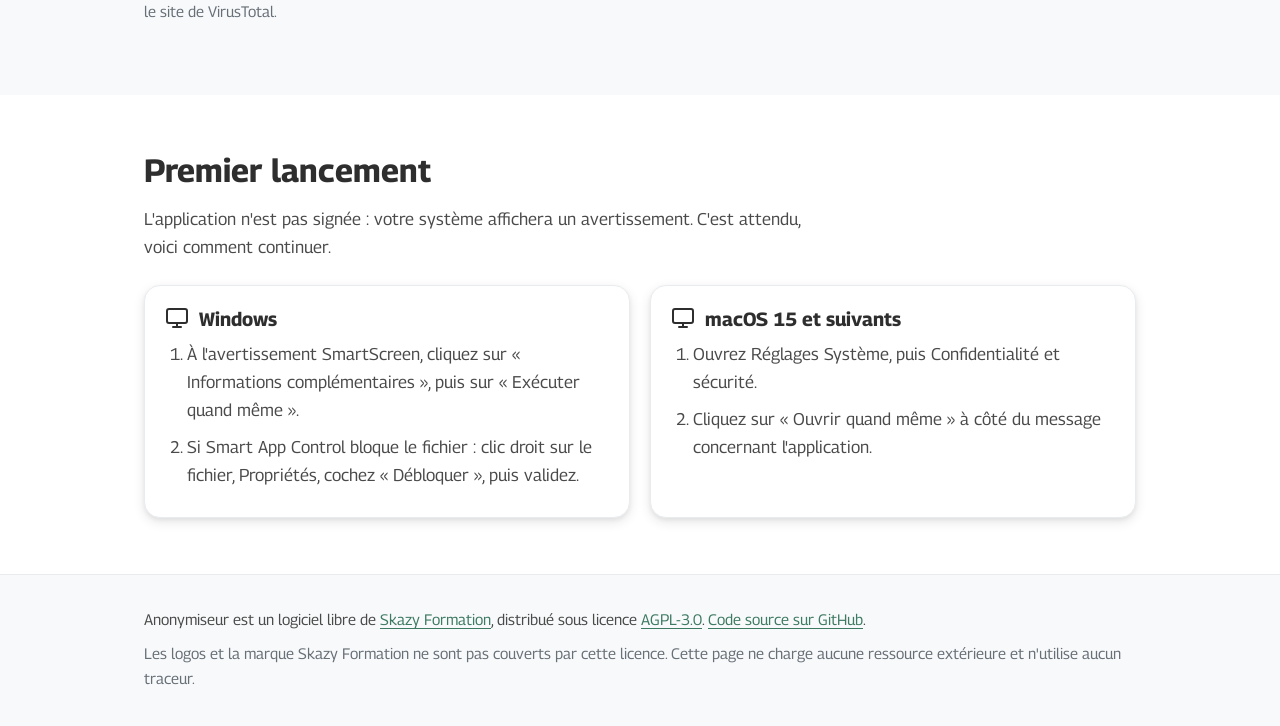
==== commit 9cb0be02: "docs(site): captures de la nouvelle interface, en clair et en sombre ; lien de téléchargement dans l" ====
--- a/site/index.html
+++ b/site/index.html
@@ -79,7 +79,10 @@
       <p class="sub" id="hero-os">Pour Windows et macOS. Aucune installation, aucune connexion à Internet.</p>
     </div>
     <figure class="shot">
-      <img src="captures/anonymiser_2_verifier_1280x800.png" width="1280" height="800" alt="Écran de vérification de l'application : la liste des données détectées, avec leur type, leur balise (par exemple [PERSONNE_1]) et le niveau de protection Standard ou Renforcé.">
+      <picture>
+        <source srcset="captures/anonymiser_2_verifier_sombre_1280x800.png" media="(prefers-color-scheme: dark)">
+        <img src="captures/anonymiser_2_verifier_1280x800.png" width="1280" height="800" alt="Écran de vérification de l'application : la liste des données détectées, avec leur type, leur balise (par exemple [PERSONNE_1]) et le niveau de protection Standard ou Renforcé.">
+      </picture>
       <figcaption>Vous relisez et validez la liste avant toute anonymisation.</figcaption>
     </figure>
   </div>
@@ -119,7 +122,10 @@
     <p class="note" style="margin-top:12px">L'IA répond en réutilisant les balises ; Anonymiseur les remplace par les vraies valeurs. Les noms de cet exemple sont fictifs.</p>
 
     <figure class="shot" style="margin-top:32px">
-      <img src="captures/desanonymiser_3_resultat_1280x800.png" width="1280" height="800" loading="lazy" alt="Écran de désanonymisation : la table de correspondance est ouverte et la réponse de l'IA, avec ses balises, est collée à droite.">
+      <picture>
+        <source srcset="captures/desanonymiser_3_resultat_sombre_1280x800.png" media="(prefers-color-scheme: dark)">
+        <img src="captures/desanonymiser_3_resultat_1280x800.png" width="1280" height="800" loading="lazy" alt="Écran de désanonymisation : la table de correspondance est ouverte et la réponse de l'IA, avec ses balises, est collée à droite.">
+      </picture>
       <figcaption>Désanonymisation : la table est ouverte, la réponse de l'IA est collée.</figcaption>
     </figure>
   </div>
@@ -188,7 +194,10 @@
       </div>
     </div>
     <figure class="shot" style="margin-top:32px">
-      <img src="captures/anonymiser_4_termine_1280x800.png" width="1280" height="800" loading="lazy" alt="Écran de fin d'anonymisation : pour chaque fichier, le nombre de remplacements, le résultat du contrôle de fuite et le risque de ré-identification.">
+      <picture>
+        <source srcset="captures/anonymiser_4_termine_sombre_1280x800.png" media="(prefers-color-scheme: dark)">
+        <img src="captures/anonymiser_4_termine_1280x800.png" width="1280" height="800" loading="lazy" alt="Écran de fin d'anonymisation : pour chaque fichier, le nombre de remplacements, le résultat du contrôle de fuite et le risque de ré-identification.">
+      </picture>
       <figcaption>Pour chaque fichier : contrôle de fuite et rapport de risque.</figcaption>
     </figure>
   </div>
--- a/site/styles.css
+++ b/site/styles.css
@@ -60,6 +60,7 @@
 .hero .sub{color:var(--muted);font-size:.95rem;margin:12px 0 0}
 .badge{display:inline-block;padding:2px 12px;border-radius:9999px;background:var(--tint);color:var(--tint-text);font-size:.78rem;font-weight:700;letter-spacing:.06em;text-transform:uppercase;margin-bottom:12px}
 .shot{margin:0}
+.shot picture{display:block}
 .shot img{display:block;width:100%;height:auto;border-radius:16px;box-shadow:var(--shadow);border:1px solid var(--border)}
 .shot figcaption{color:var(--muted);font-size:.9rem;margin-top:8px}
 @media(min-width:860px){.hero .wrap{grid-template-columns:1fr 1.1fr}}
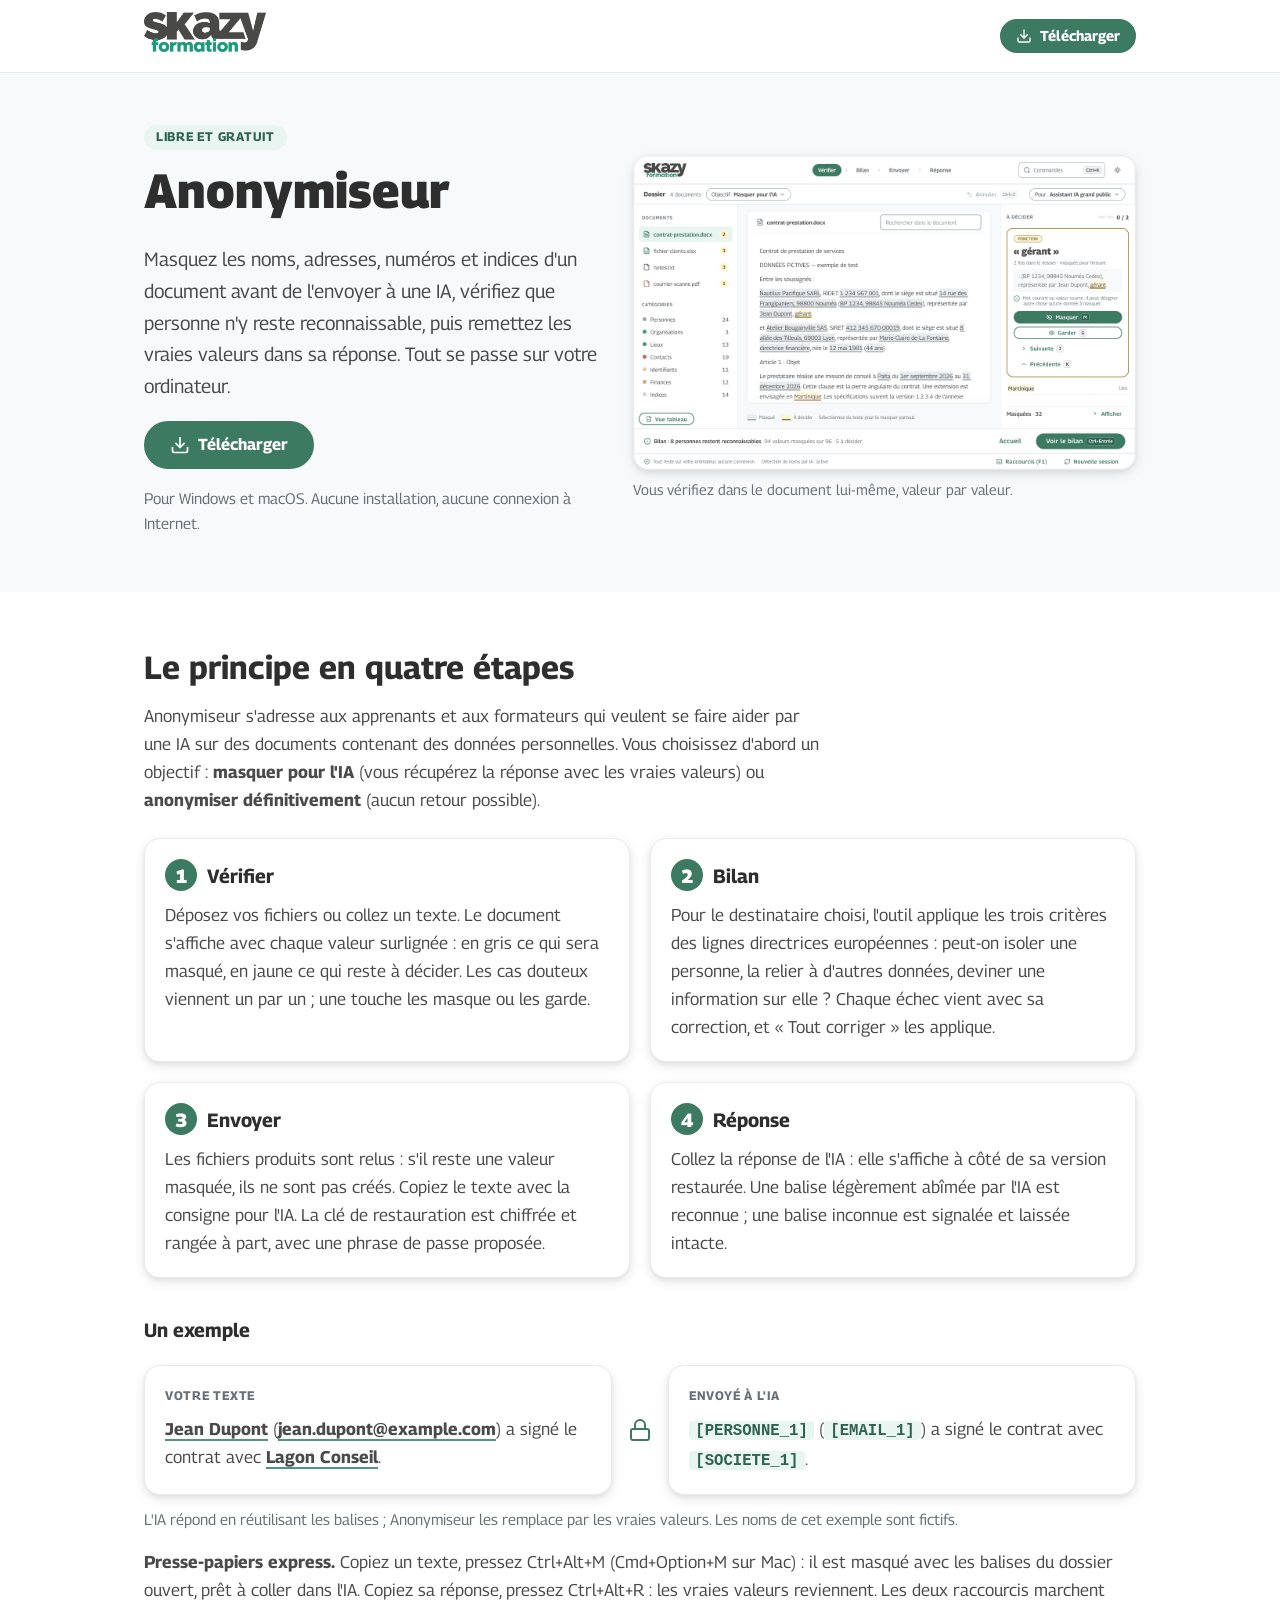
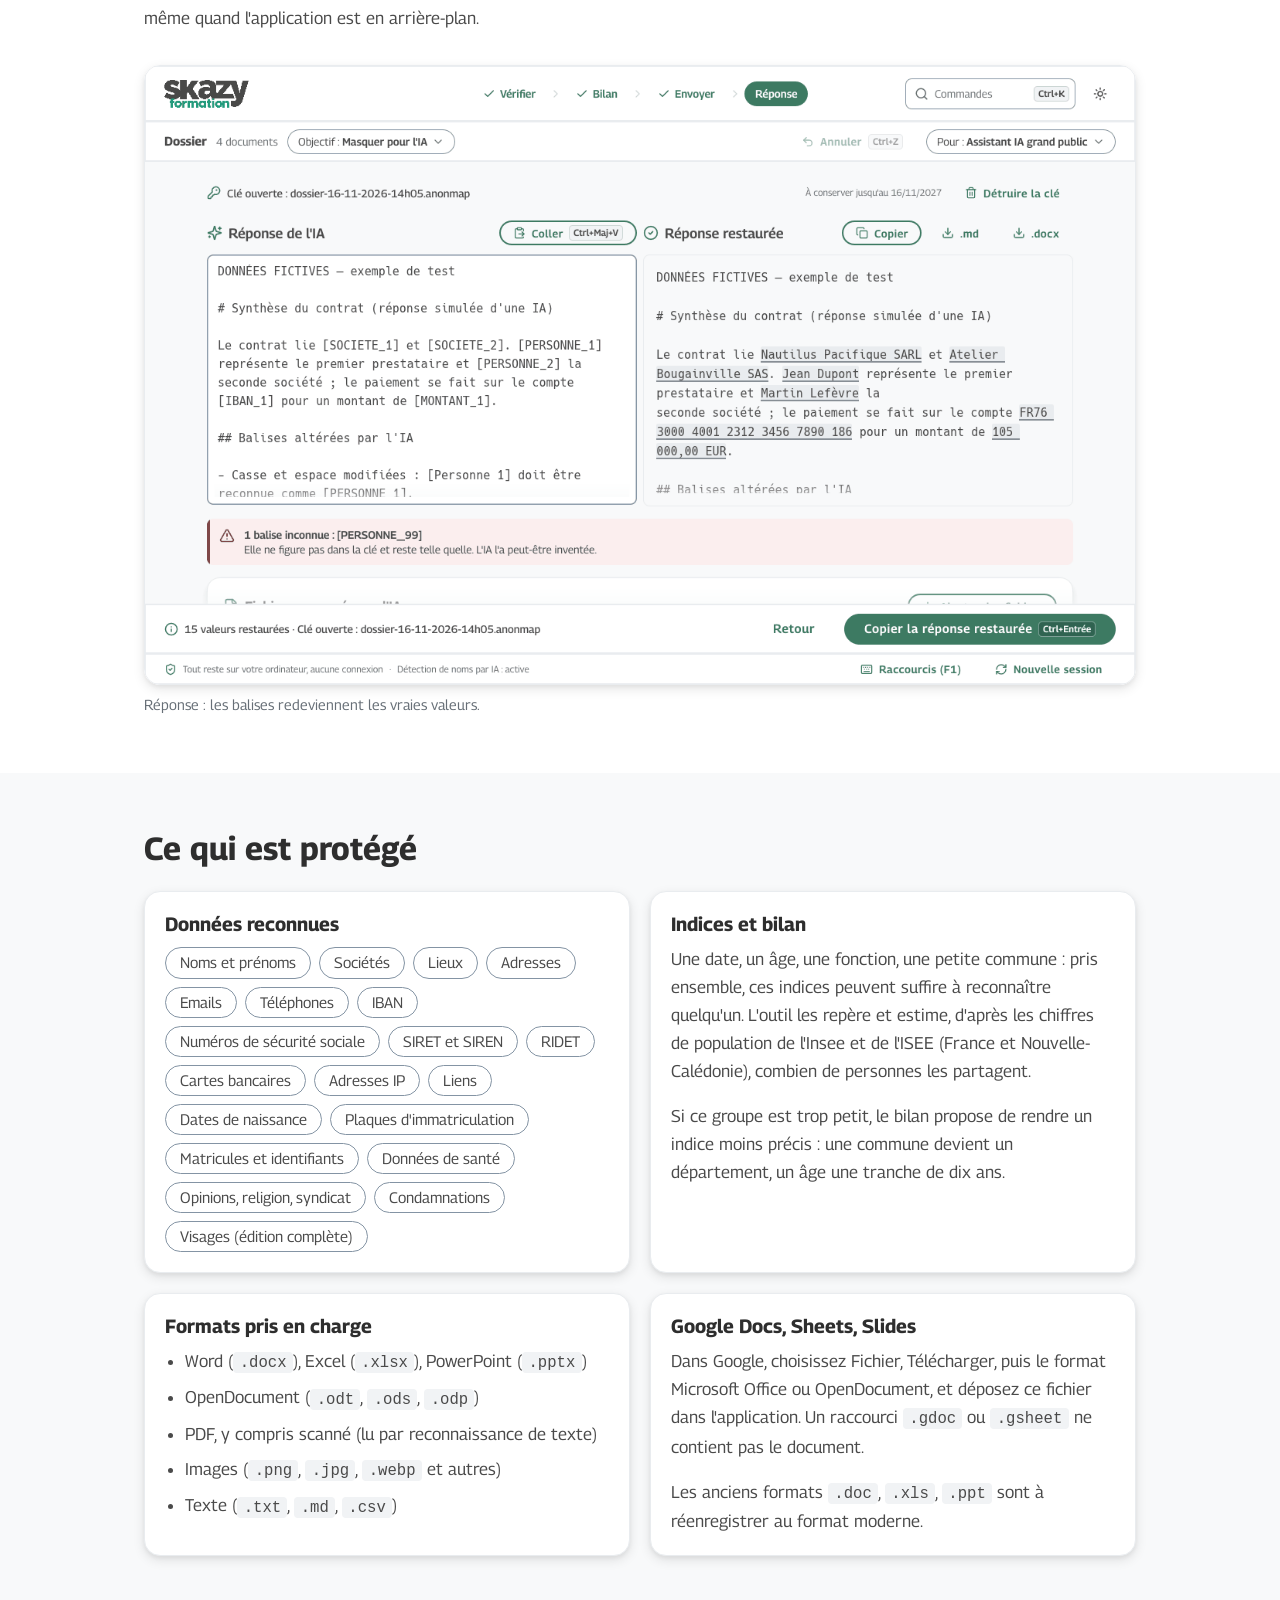
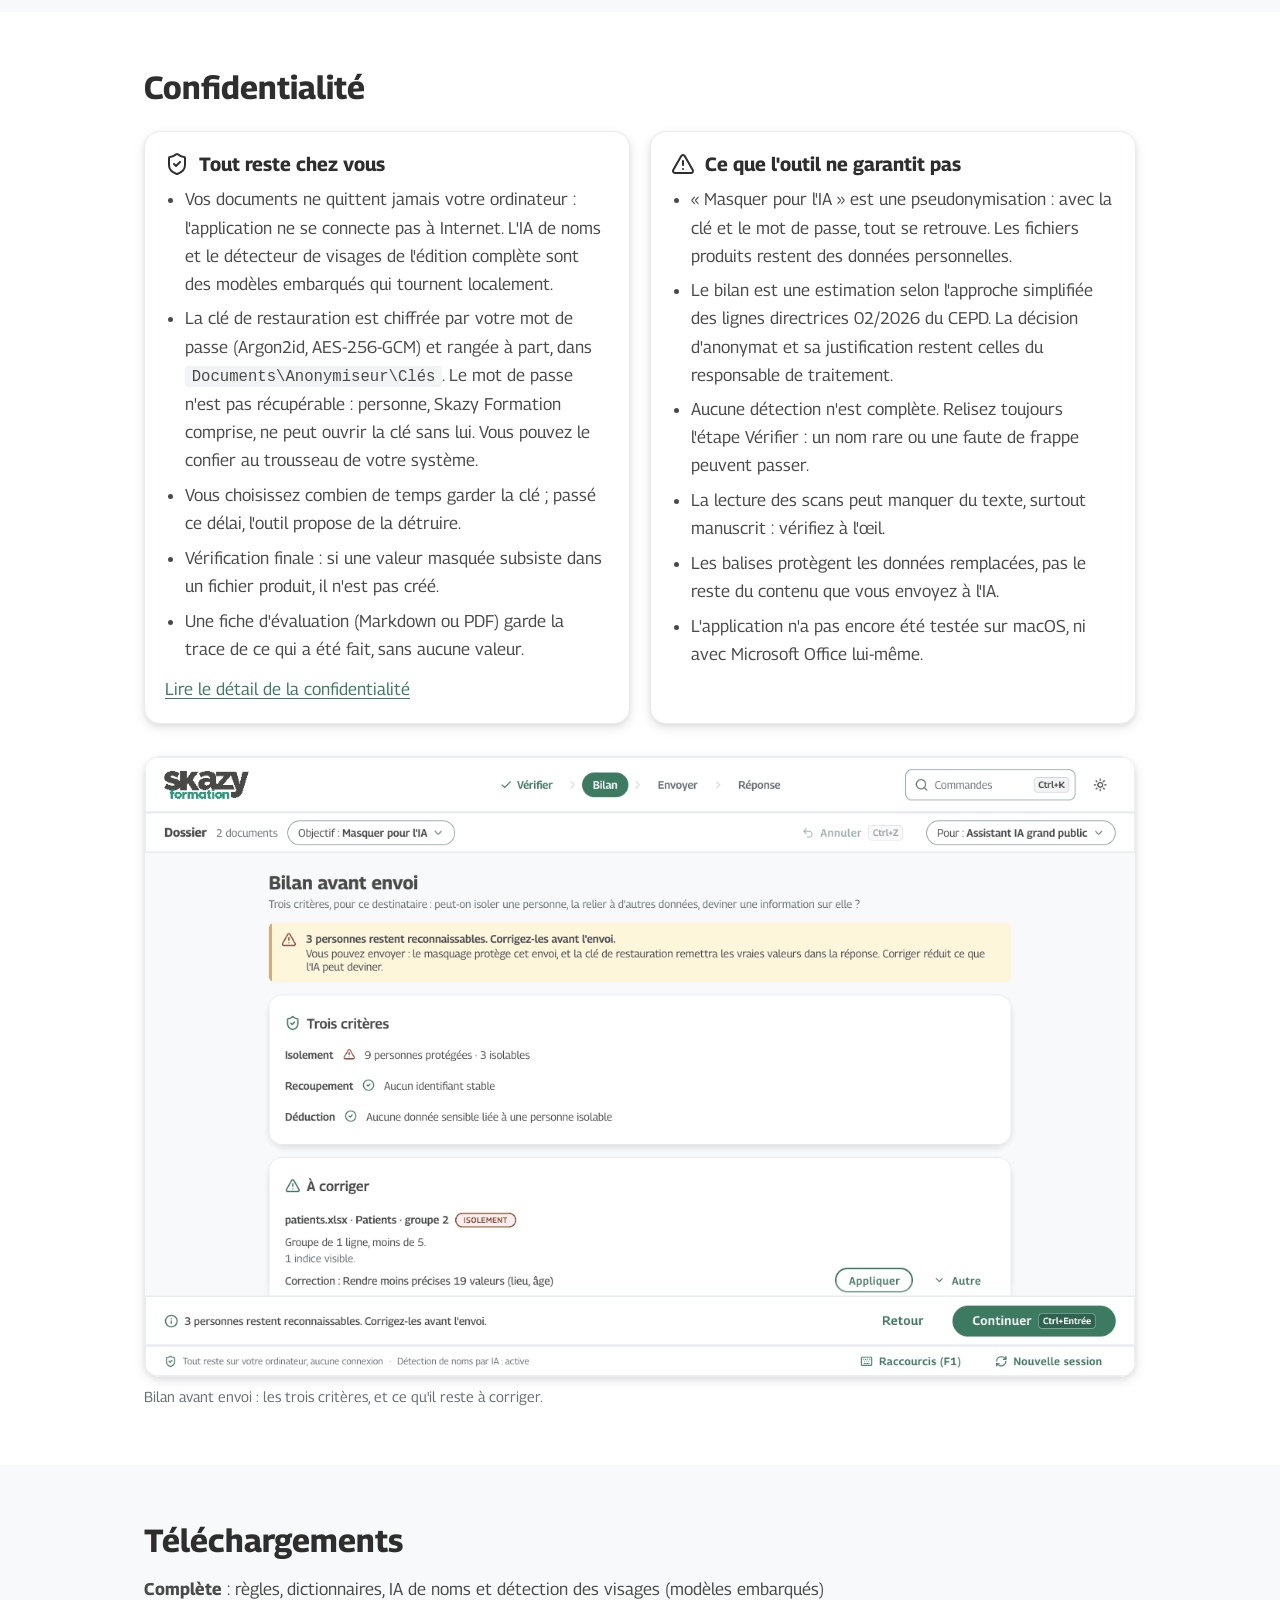
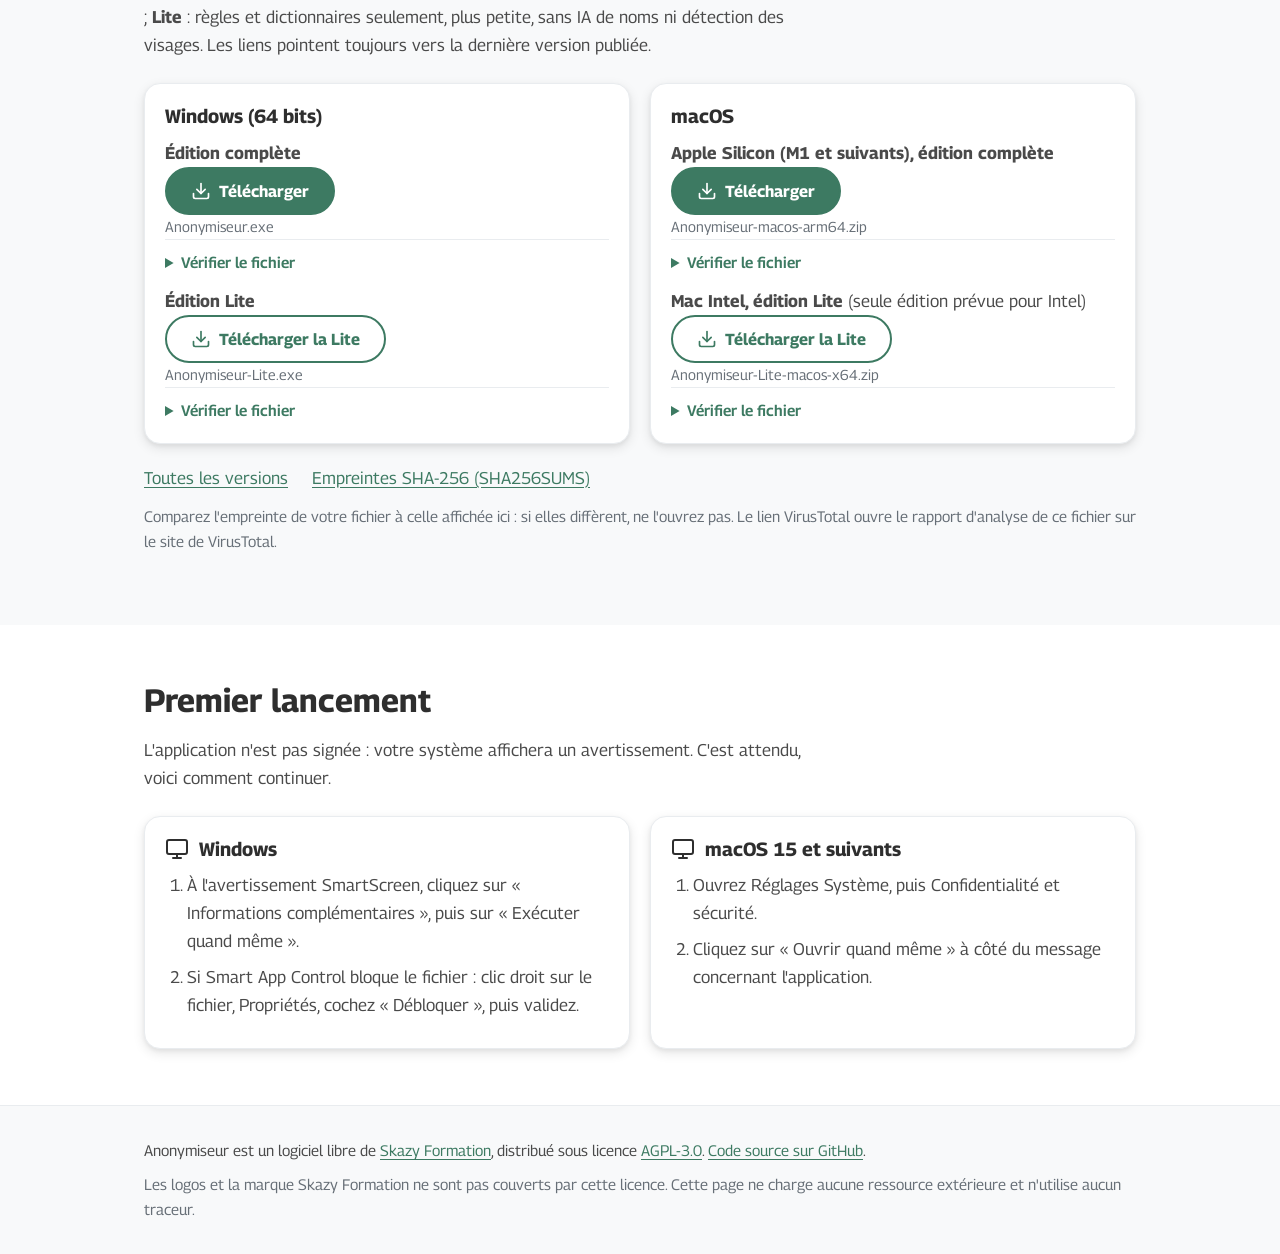
==== commit 2158e56f: "docs(site): page de présentation de la V2 et nouvelles captures Quatre étapes (Vérifier, Bilan, Envo" ====
--- a/site/index.html
+++ b/site/index.html
@@ -4,7 +4,7 @@
 <meta charset="utf-8">
 <meta name="viewport" content="width=device-width, initial-scale=1">
 <title>Anonymiseur : protégez vos données avant d'utiliser une IA</title>
-<meta name="description" content="Anonymiseur remplace les données sensibles d'un document par des balises, puis les remet dans la réponse de l'IA. Application libre de Skazy Formation, 100 % locale, pour Windows et macOS.">
+<meta name="description" content="Anonymiseur remplace les données sensibles d'un document par des balises, vérifie que personne n'y reste reconnaissable, puis remet les vraies valeurs dans la réponse de l'IA. Application libre de Skazy Formation, 100 % locale, pour Windows et macOS.">
 <meta name="color-scheme" content="light dark">
 <meta name="referrer" content="no-referrer">
 <link rel="icon" type="image/png" href="img/icon-256.png">
@@ -74,36 +74,40 @@
     <div>
       <span class="badge">Libre et gratuit</span>
       <h1>Anonymiseur</h1>
-      <p class="lead">Masquez les noms, adresses, numéros et montants d'un document avant de l'envoyer à une IA, puis remettez les vraies valeurs dans sa réponse. Tout se passe sur votre ordinateur.</p>
+      <p class="lead">Masquez les noms, adresses, numéros et indices d'un document avant de l'envoyer à une IA, vérifiez que personne n'y reste reconnaissable, puis remettez les vraies valeurs dans sa réponse. Tout se passe sur votre ordinateur.</p>
       <p><a class="btn" href="#telechargement"><svg class="i" aria-hidden="true"><use href="#i-download"/></svg>Télécharger</a></p>
       <p class="sub" id="hero-os">Pour Windows et macOS. Aucune installation, aucune connexion à Internet.</p>
     </div>
     <figure class="shot">
       <picture>
-        <source srcset="captures/anonymiser_2_verifier_sombre_1280x800.png" media="(prefers-color-scheme: dark)">
-        <img src="captures/anonymiser_2_verifier_1280x800.png" width="1280" height="800" alt="Écran de vérification de l'application : la liste des données détectées, avec leur type, leur balise (par exemple [PERSONNE_1]) et le niveau de protection Standard ou Renforcé.">
+        <source srcset="captures/dossier_1_verifier_sombre_1280x800.png" media="(prefers-color-scheme: dark)">
+        <img src="captures/dossier_1_verifier_1280x800.png" width="1280" height="800" alt="Étape Vérifier : le texte d'un contrat fictif, chaque valeur surlignée en gris (masquée) ou en jaune (à décider), avec à droite la file « À décider » et ses boutons Masquer et Garder.">
       </picture>
-      <figcaption>Vous relisez et validez la liste avant toute anonymisation.</figcaption>
+      <figcaption>Vous vérifiez dans le document lui-même, valeur par valeur.</figcaption>
     </figure>
   </div>
 </div>
 
 <section id="principe" aria-labelledby="t-principe">
   <div class="wrap">
-    <h2 id="t-principe">Le principe en trois étapes</h2>
-    <p class="intro">Anonymiseur s'adresse aux apprenants et aux formateurs qui veulent se faire aider par une IA sur des documents contenant des données personnelles.</p>
-    <div class="grid c3">
-      <div class="card">
-        <h3><span class="step-n" aria-hidden="true">1</span>Anonymiser</h3>
-        <p>Déposez votre fichier. L'application propose une liste de données à masquer ; vous la relisez, la corrigez et la validez. Elle produit un fichier anonymisé et une table de correspondance protégée par un mot de passe que vous choisissez.</p>
-      </div>
-      <div class="card">
-        <h3><span class="step-n" aria-hidden="true">2</span>Envoyer à l'IA</h3>
-        <p>Donnez à l'IA le fichier anonymisé avec la consigne fournie par l'application. Elle demande à l'IA de conserver les balises telles quelles.</p>
-      </div>
-      <div class="card">
-        <h3><span class="step-n" aria-hidden="true">3</span>Désanonymiser</h3>
-        <p>Collez la réponse de l'IA et ouvrez votre table avec son mot de passe : les balises redeviennent les vraies valeurs. Une balise légèrement abîmée par l'IA est reconnue ; une balise inconnue est signalée et laissée intacte.</p>
+    <h2 id="t-principe">Le principe en quatre étapes</h2>
+    <p class="intro">Anonymiseur s'adresse aux apprenants et aux formateurs qui veulent se faire aider par une IA sur des documents contenant des données personnelles. Vous choisissez d'abord un objectif : <strong>masquer pour l'IA</strong> (vous récupérez la réponse avec les vraies valeurs) ou <strong>anonymiser définitivement</strong> (aucun retour possible).</p>
+    <div class="grid c2">
+      <div class="card">
+        <h3><span class="step-n" aria-hidden="true">1</span>Vérifier</h3>
+        <p>Déposez vos fichiers ou collez un texte. Le document s'affiche avec chaque valeur surlignée : en gris ce qui sera masqué, en jaune ce qui reste à décider. Les cas douteux viennent un par un ; une touche les masque ou les garde.</p>
+      </div>
+      <div class="card">
+        <h3><span class="step-n" aria-hidden="true">2</span>Bilan</h3>
+        <p>Pour le destinataire choisi, l'outil applique les trois critères des lignes directrices européennes : peut-on isoler une personne, la relier à d'autres données, deviner une information sur elle ? Chaque échec vient avec sa correction, et « Tout corriger » les applique.</p>
+      </div>
+      <div class="card">
+        <h3><span class="step-n" aria-hidden="true">3</span>Envoyer</h3>
+        <p>Les fichiers produits sont relus : s'il reste une valeur masquée, ils ne sont pas créés. Copiez le texte avec la consigne pour l'IA. La clé de restauration est chiffrée et rangée à part, avec une phrase de passe proposée.</p>
+      </div>
+      <div class="card">
+        <h3><span class="step-n" aria-hidden="true">4</span>Réponse</h3>
+        <p>Collez la réponse de l'IA : elle s'affiche à côté de sa version restaurée. Une balise légèrement abîmée par l'IA est reconnue ; une balise inconnue est signalée et laissée intacte.</p>
       </div>
     </div>
 
@@ -120,13 +124,14 @@
       </div>
     </div>
     <p class="note" style="margin-top:12px">L'IA répond en réutilisant les balises ; Anonymiseur les remplace par les vraies valeurs. Les noms de cet exemple sont fictifs.</p>
+    <p style="margin-top:16px"><strong>Presse-papiers express.</strong> Copiez un texte, pressez Ctrl+Alt+M (Cmd+Option+M sur Mac) : il est masqué avec les balises du dossier ouvert, prêt à coller dans l'IA. Copiez sa réponse, pressez Ctrl+Alt+R : les vraies valeurs reviennent. Les deux raccourcis marchent même quand l'application est en arrière-plan.</p>
 
     <figure class="shot" style="margin-top:32px">
       <picture>
-        <source srcset="captures/desanonymiser_3_resultat_sombre_1280x800.png" media="(prefers-color-scheme: dark)">
-        <img src="captures/desanonymiser_3_resultat_1280x800.png" width="1280" height="800" loading="lazy" alt="Écran de désanonymisation : la table de correspondance est ouverte et la réponse de l'IA, avec ses balises, est collée à droite.">
+        <source srcset="captures/dossier_4b_reponse_sombre_1280x800.png" media="(prefers-color-scheme: dark)">
+        <img src="captures/dossier_4b_reponse_1280x800.png" width="1280" height="800" loading="lazy" alt="Étape Réponse : à gauche la réponse de l'IA avec ses balises, à droite la même réponse avec les vraies valeurs surlignées, et une balise inconnue signalée.">
       </picture>
-      <figcaption>Désanonymisation : la table est ouverte, la réponse de l'IA est collée.</figcaption>
+      <figcaption>Réponse : les balises redeviennent les vraies valeurs.</figcaption>
     </figure>
   </div>
 </section>
@@ -138,16 +143,13 @@
       <div class="card">
         <h3>Données reconnues</h3>
         <ul class="tags">
-          <li>Noms et prénoms</li><li>Sociétés</li><li>Lieux</li><li>Adresses</li><li>Emails</li><li>Téléphones</li><li>IBAN</li><li>Numéros de sécurité sociale</li><li>SIRET et SIREN</li><li>RIDET</li><li>Cartes bancaires</li><li>Adresses IP</li><li>Liens</li><li>Dates de naissance</li><li>Plaques d'immatriculation</li><li>Matricules et identifiants</li>
+          <li>Noms et prénoms</li><li>Sociétés</li><li>Lieux</li><li>Adresses</li><li>Emails</li><li>Téléphones</li><li>IBAN</li><li>Numéros de sécurité sociale</li><li>SIRET et SIREN</li><li>RIDET</li><li>Cartes bancaires</li><li>Adresses IP</li><li>Liens</li><li>Dates de naissance</li><li>Plaques d'immatriculation</li><li>Matricules et identifiants</li><li>Données de santé</li><li>Opinions, religion, syndicat</li><li>Condamnations</li><li>Visages (édition complète)</li>
         </ul>
       </div>
       <div class="card">
-        <h3>Deux profils</h3>
-        <ul class="clean">
-          <li><strong>Standard</strong> : les identifiants directs (nom, email, téléphone, IBAN, etc.).</li>
-          <li><strong>Renforcé</strong> : le profil Standard, plus les informations indirectes qui peuvent désigner une personne par recoupement : dates, âges, fonctions, lieux, montants, matricules.</li>
-        </ul>
-        <p style="margin-top:12px">À la fin, un rapport de risque (Faible, Modéré, Élevé) vous conseille d'après ce qui reste visible.</p>
+        <h3>Indices et bilan</h3>
+        <p>Une date, un âge, une fonction, une petite commune : pris ensemble, ces indices peuvent suffire à reconnaître quelqu'un. L'outil les repère et estime, d'après les chiffres de population de l'Insee et de l'ISEE (France et Nouvelle-Calédonie), combien de personnes les partagent.</p>
+        <p style="margin-top:12px">Si ce groupe est trop petit, le bilan propose de rendre un indice moins précis : une commune devient un département, un âge une tranche de dix ans.</p>
       </div>
       <div class="card">
         <h3>Formats pris en charge</h3>
@@ -175,18 +177,20 @@
       <div class="card">
         <h3><svg class="i lg" aria-hidden="true"><use href="#i-shield-check"/></svg>Tout reste chez vous</h3>
         <ul class="clean">
-          <li>Vos documents ne quittent jamais votre ordinateur : l'application ne se connecte pas à Internet. L'IA de noms de l'édition complète est un modèle embarqué qui tourne localement.</li>
-          <li>La table de correspondance est chiffrée par votre mot de passe (Argon2id, AES-256-GCM). Il n'est pas récupérable : personne, Skazy Formation comprise, ne peut ouvrir la table sans lui.</li>
-          <li>Contrôle de fuite avant livraison : si une valeur validée subsiste dans le fichier produit, il n'est pas créé.</li>
-          <li>Vous pouvez choisir le mode irréversible : aucune table n'est enregistrée.</li>
+          <li>Vos documents ne quittent jamais votre ordinateur : l'application ne se connecte pas à Internet. L'IA de noms et le détecteur de visages de l'édition complète sont des modèles embarqués qui tournent localement.</li>
+          <li>La clé de restauration est chiffrée par votre mot de passe (Argon2id, AES-256-GCM) et rangée à part, dans <code>Documents\Anonymiseur\Clés</code>. Le mot de passe n'est pas récupérable : personne, Skazy Formation comprise, ne peut ouvrir la clé sans lui. Vous pouvez le confier au trousseau de votre système.</li>
+          <li>Vous choisissez combien de temps garder la clé ; passé ce délai, l'outil propose de la détruire.</li>
+          <li>Vérification finale : si une valeur masquée subsiste dans un fichier produit, il n'est pas créé.</li>
+          <li>Une fiche d'évaluation (Markdown ou PDF) garde la trace de ce qui a été fait, sans aucune valeur.</li>
         </ul>
         <p style="margin-top:12px"><a href="https://github.com/gharel/anonymiseur/blob/main/CONFIDENTIALITE.md">Lire le détail de la confidentialité</a></p>
       </div>
       <div class="card">
         <h3><svg class="i lg" aria-hidden="true"><use href="#i-triangle-alert"/></svg>Ce que l'outil ne garantit pas</h3>
         <ul class="clean">
-          <li>Ce n'est pas une anonymisation au sens du RGPD. C'est une pseudonymisation réversible : avec la table et le mot de passe, tout se retrouve, et un document peut rester identifiable par recoupement.</li>
-          <li>Aucune détection n'est complète. Relisez toujours l'écran de validation : un nom rare ou une faute de frappe peuvent passer.</li>
+          <li>« Masquer pour l'IA » est une pseudonymisation : avec la clé et le mot de passe, tout se retrouve. Les fichiers produits restent des données personnelles.</li>
+          <li>Le bilan est une estimation selon l'approche simplifiée des lignes directrices 02/2026 du CEPD. La décision d'anonymat et sa justification restent celles du responsable de traitement.</li>
+          <li>Aucune détection n'est complète. Relisez toujours l'étape Vérifier : un nom rare ou une faute de frappe peuvent passer.</li>
           <li>La lecture des scans peut manquer du texte, surtout manuscrit : vérifiez à l'œil.</li>
           <li>Les balises protègent les données remplacées, pas le reste du contenu que vous envoyez à l'IA.</li>
           <li>L'application n'a pas encore été testée sur macOS, ni avec Microsoft Office lui-même.</li>
@@ -195,10 +199,10 @@
     </div>
     <figure class="shot" style="margin-top:32px">
       <picture>
-        <source srcset="captures/anonymiser_4_termine_sombre_1280x800.png" media="(prefers-color-scheme: dark)">
-        <img src="captures/anonymiser_4_termine_1280x800.png" width="1280" height="800" loading="lazy" alt="Écran de fin d'anonymisation : pour chaque fichier, le nombre de remplacements, le résultat du contrôle de fuite et le risque de ré-identification.">
+        <source srcset="captures/dossier_2_bilan_sombre_1280x800.png" media="(prefers-color-scheme: dark)">
+        <img src="captures/dossier_2_bilan_1280x800.png" width="1280" height="800" loading="lazy" alt="Étape Bilan : le verdict, les trois critères isolement, recoupement et déduction, puis chaque point à corriger avec sa correction et le bouton Appliquer.">
       </picture>
-      <figcaption>Pour chaque fichier : contrôle de fuite et rapport de risque.</figcaption>
+      <figcaption>Bilan avant envoi : les trois critères, et ce qu'il reste à corriger.</figcaption>
     </figure>
   </div>
 </section>
@@ -206,7 +210,7 @@
 <section class="alt" id="telechargement" aria-labelledby="t-dl">
   <div class="wrap">
     <h2 id="t-dl">Téléchargements</h2>
-    <p class="intro"><strong>Complète</strong> : règles, dictionnaires et IA de noms (modèles embarqués) ; <strong>Lite</strong> : règles et dictionnaires seulement, plus petite, sans IA de noms. Les liens pointent toujours vers la dernière version publiée.</p>
+    <p class="intro"><strong>Complète</strong> : règles, dictionnaires, IA de noms et détection des visages (modèles embarqués) ; <strong>Lite</strong> : règles et dictionnaires seulement, plus petite, sans IA de noms ni détection des visages. Les liens pointent toujours vers la dernière version publiée.</p>
 
     <div class="dl">
       <div class="card" data-os="windows">
